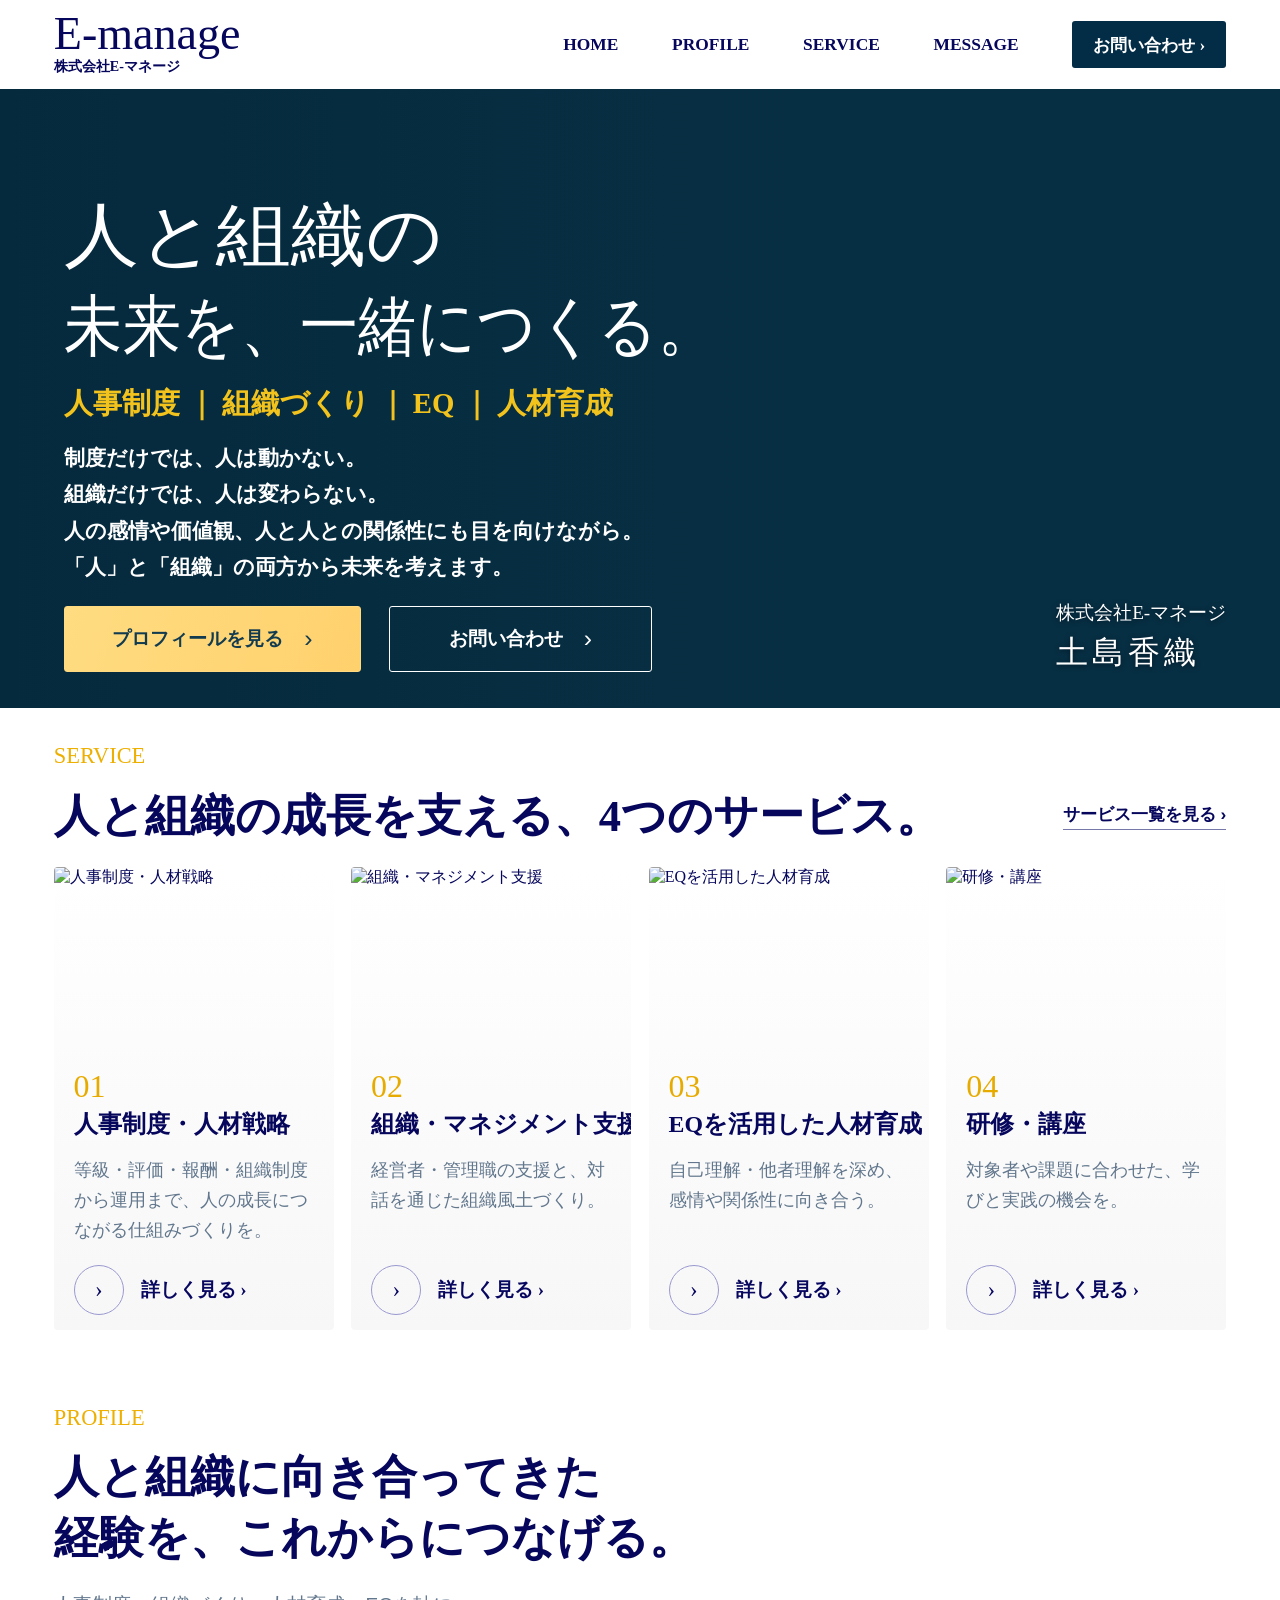
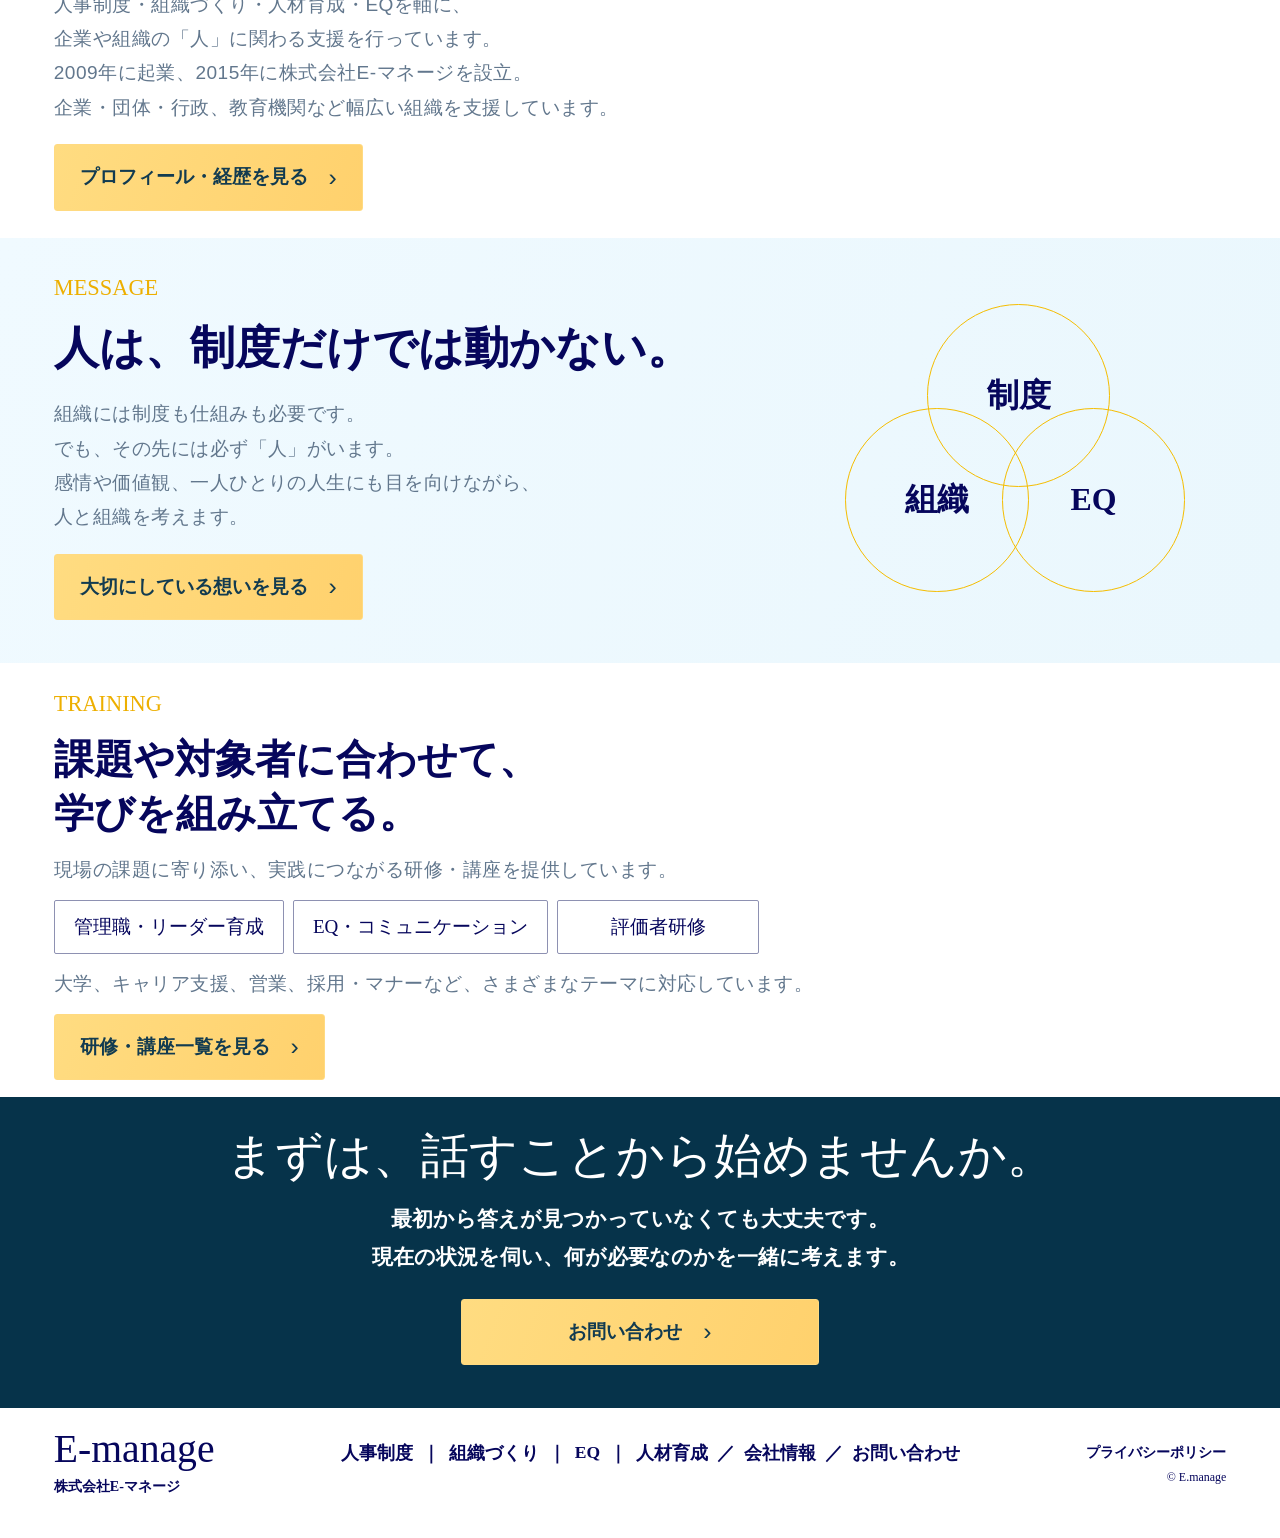
==== index.html @ a58bc11d "Add files via upload" ====
<!doctype html><html lang="ja"><head><meta charset="utf-8"><meta name="viewport" content="width=device-width,initial-scale=1"><title>E-manage｜人と組織の未来</title><link rel="stylesheet" href="style.css"></head><body><div class="site"><header><div class="frame header-frame"><a class="logo" href="#home">E-manage<small>株式会社E-マネージ</small></a><button class="menu" aria-expanded="false" aria-controls="nav" aria-label="メニューを開く">☰</button><nav id="nav"><a href="#home">HOME</a><a href="#profile">PROFILE</a><a href="#service">SERVICE</a><a href="#message">MESSAGE</a><a class="nav-contact" href="#contact">お問い合わせ ›</a></nav></div></header><main><section class="hero" id="home"><div class="frame hero-frame"><p class="hero-signature"><span>株式会社E-マネージ</span><strong>土島香織</strong></p><div class="original-person" role="img" aria-label="株式会社E-マネージ 土島香織"></div><div class="hero-content"><h1 aria-label="人と組織の未来を、一緒につくる。"><svg viewBox="0 0 430 111" role="img" aria-label="人と組織の未来を、一緒につくる。"><text x="0" y="43" font-size="44" textLength="238" lengthAdjust="spacingAndGlyphs">人と組織の</text><text x="0" y="99" font-size="42" textLength="410" lengthAdjust="spacingAndGlyphs">未来を、一緒につくる。</text></svg></h1><p class="keywords">人事制度 ｜ 組織づくり ｜ EQ ｜ 人材育成</p><p class="intro">制度だけでは、人は動かない。<br>組織だけでは、人は変わらない。<br>人の感情や価値観、人と人との関係性にも目を向けながら。<br>「人」と「組織」の両方から未来を考えます。</p><div class="actions"><a class="button" href="#profile">プロフィールを見る <span>›</span></a><a class="button outline" href="#contact">お問い合わせ <span>›</span></a></div></div></div></section><section class="service" id="service"><div class="frame section-frame"><p class="eyebrow">SERVICE</p><div class="section-heading"><h2>人と組織の成長を支える、4つのサービス。</h2><a href="#service-list">サービス一覧を見る ›</a></div><div class="cards" id="service-list"></div></div></section><section class="profile feature" id="profile"><div class="frame section-frame"><div class="section-photo"></div><div class="feature-content"><p class="eyebrow">PROFILE</p><h2>人と組織に向き合ってきた<br>経験を、これからにつなげる。</h2><p>人事制度・組織づくり・人材育成・EQを軸に、<br>企業や組織の「人」に関わる支援を行っています。<br>2009年に起業、2015年に株式会社E-マネージを設立。<br>企業・団体・行政、教育機関など幅広い組織を支援しています。</p><button class="button" data-dialog="company">プロフィール・経歴を見る <span>›</span></button></div></div></section><section class="message" id="message"><div class="frame section-frame"><div><p class="eyebrow">MESSAGE</p><h2>人は、制度だけでは動かない。</h2><p>組織には制度も仕組みも必要です。<br>でも、その先には必ず「人」がいます。<br>感情や価値観、一人ひとりの人生にも目を向けながら、<br>人と組織を考えます。</p><button class="button" data-dialog="thought">大切にしている想いを見る <span>›</span></button></div><div class="venn" aria-label="制度・組織・EQ"><span>制度</span><span>組織</span><span>EQ</span></div></div></section><section class="training feature" id="training"><div class="frame section-frame"><div class="section-photo"></div><div class="feature-content"><p class="eyebrow">TRAINING</p><h2>課題や対象者に合わせて、<br>学びを組み立てる。</h2><p>現場の課題に寄り添い、実践につながる研修・講座を提供しています。</p><ul><li>管理職・リーダー育成</li><li>EQ・コミュニケーション</li><li>評価者研修</li></ul><p>大学、キャリア支援、営業、採用・マナーなど、さまざまなテーマに対応しています。</p><button class="button" data-service="3">研修・講座一覧を見る <span>›</span></button></div></div></section><section class="contact" id="contact"><div class="frame section-frame"><h2>まずは、話すことから始めませんか。</h2><p>最初から答えが見つかっていなくても大丈夫です。<br>現在の状況を伺い、何が必要なのかを一緒に考えます。</p><button class="button" data-dialog="contact">お問い合わせ <span>›</span></button></div></section></main><footer><div class="frame footer-frame"><a class="logo" href="#home">E-manage<small>株式会社E-マネージ</small></a><nav><a href="#service">人事制度</a><i>｜</i><a href="#service">組織づくり</a><i>｜</i><a href="#service">EQ</a><i>｜</i><a href="#training">人材育成</a><i>／</i><button data-dialog="company">会社情報</button><i>／</i><a href="#contact">お問い合わせ</a></nav><div><button data-dialog="privacy">プライバシーポリシー</button><small>© E.manage</small></div></div></footer></div><dialog><button class="close" aria-label="閉じる">×</button><h2></h2><p></p></dialog><script src="script.js"></script></body></html>
---- style.css ----
*{box-sizing:border-box}html{scroll-behavior:smooth}body{margin:0;color:#06065c;font-family:'Yu Mincho','Hiragino Mincho ProN',serif;background:#fff}.site{width:100%;margin:0;--u:min(1vw,13.101px)}a{color:inherit;text-decoration:none}button{font:inherit;cursor:pointer}h1,h2,h3,p{margin:0}h2{font-size:calc(3.48 * var(--u));line-height:1.36;font-weight:600}header{height:calc(6.96 * var(--u));padding:0 calc(4.2 * var(--u));display:flex;align-items:center;justify-content:space-between}.logo{font-family:Georgia,'Yu Mincho',serif;font-size:calc(3.6 * var(--u));line-height:.95;white-space:nowrap}.logo small{display:block;font-size:calc(1.1 * var(--u));line-height:1.5;font-weight:bold}header nav{display:flex;align-items:center;gap:calc(4.2 * var(--u));font-family:Georgia,serif;font-size:calc(1.36 * var(--u));font-weight:bold}.nav-contact{font-family:'Yu Mincho',serif;background:#032c46;color:white;padding:.65em 1.2em;border-radius:3px}.menu{display:none}.hero{position:relative;isolation:isolate;aspect-ratio:804/389;background:#072f43 url('assets/hero-clean.jpg') center/100% 100% no-repeat;color:white;overflow:hidden}.original-person{position:absolute;z-index:-1;right:0;top:0;bottom:0;width:44.03%;background:url('assets/person-original.jpg') center/100% 100% no-repeat;mask-image:linear-gradient(90deg,transparent,#000 8%);-webkit-mask-image:linear-gradient(90deg,transparent,#000 8%)}.hero-content{position:absolute;left:5%;top:16.4%;width:56%;}h1{width:calc(53.48 * var(--u));height:calc(13.8 * var(--u));line-height:1;margin:0 0 calc(1 * var(--u))}h1 svg{width:100%;height:100%;fill:currentColor;font-family:'Yu Mincho','Hiragino Mincho ProN',serif;font-weight:400}.keywords{font-size:calc(2.25 * var(--u));letter-spacing:0;white-space:nowrap;color:#f3c31d;font-weight:bold;line-height:1.6;margin-bottom:calc(1.1 * var(--u))}.intro{font-size:calc(1.62 * var(--u));font-weight:600;line-height:1.75;white-space:nowrap}.actions{display:flex;gap:calc(2.2 * var(--u));margin-top:calc(1.6 * var(--u))}.button{font-family:'Hiragino Kaku Gothic ProN','Yu Gothic',sans-serif;display:inline-flex;align-items:center;justify-content:center;gap:1.1em;background:linear-gradient(110deg,#ffdc81,#ffd16d);border:1px solid #ffda81;border-radius:3px;padding:.65em 1.3em;color:#123b50;font-size:calc(1.49 * var(--u));font-weight:700;line-height:1.6;white-space:nowrap;min-height:calc(4.6 * var(--u))}.button span{font-weight:400;font-size:1.3em}.actions .button:first-child{width:calc(23.2 * var(--u))}.outline{background:transparent;border-color:white;color:white;width:calc(20.5 * var(--u))}.service{padding:calc(2.25 * var(--u)) calc(4.2 * var(--u)) calc(2.9 * var(--u))}.eyebrow{font-family:Georgia,serif;font-size:calc(1.75 * var(--u));color:#edaf00;margin-bottom:calc(.75 * var(--u));line-height:1.2}.section-heading{display:flex;align-items:center;justify-content:space-between;gap:12px;margin-bottom:calc(1.65 * var(--u))}.section-heading h2{font-size:calc(3.48 * var(--u));white-space:nowrap}.section-heading>a{font-family:'Yu Gothic',sans-serif;white-space:nowrap;font-size:calc(1.35 * var(--u));font-weight:bold;border-bottom:1px solid #7778aa;padding-bottom:3px}.cards{display:grid;grid-template-columns:repeat(4,minmax(0,1fr));gap:1.5%}.cards article{background:linear-gradient(#fff,#f7f7f7);border-radius:4px;overflow:hidden}.cards img{width:100%;height:auto;aspect-ratio:174/118;object-fit:cover;display:block}.card-copy{padding:calc(.65 * var(--u)) calc(1.55 * var(--u)) calc(1.15 * var(--u))}.number{font-family:Georgia,serif;font-size:calc(2.5 * var(--u));line-height:1.3;color:#e7ab00}h3{font-size:calc(1.86 * var(--u));line-height:1.45;white-space:nowrap;margin-bottom:calc(1 * var(--u))}.card-copy p{font-family:'Yu Gothic',sans-serif;font-size:calc(1.43 * var(--u));line-height:1.65;color:#62778d;min-height:5em}.more{display:flex;align-items:center;gap:calc(1.3 * var(--u));margin-top:calc(1.45 * var(--u));background:none;border:0;padding:0;color:#080760;font-size:calc(1.49 * var(--u));font-weight:bold;min-height:32px}.more span{display:inline-grid;place-items:center;border:1px solid #9a99d0;border-radius:50%;width:2.2em;height:2.2em;font-size:1.2em;font-weight:400}.feature{position:relative;isolation:isolate;overflow:hidden}.feature-content{position:relative;padding:calc(2.3 * var(--u)) calc(4.4 * var(--u)) calc(3.9 * var(--u))}.feature h2{margin-bottom:calc(1.5 * var(--u))}.feature p:not(.eyebrow){font-family:'Yu Gothic',sans-serif;font-size:calc(1.49 * var(--u));line-height:1.8;letter-spacing:.025em;color:#62778d;margin-bottom:calc(1.5 * var(--u))}.section-photo{position:absolute;z-index:-2;inset:0 0 0 auto;background-position:center;background-size:100% 100%;width:47.5%}.profile{aspect-ratio:804/295}.profile .section-photo{background-image:url('assets/profile.jpg')}.profile:after{content:'';position:absolute;inset:0;z-index:-1;background:linear-gradient(90deg,white 44%,#ffffffd0 53%,transparent 71%)}.message{background:linear-gradient(110deg,#f0faff,#eaf7fd);padding:calc(2.6 * var(--u)) calc(4.4 * var(--u)) calc(3.3 * var(--u));display:flex;align-items:center;justify-content:space-between;aspect-ratio:804/255}.message h2{margin-bottom:calc(1.5 * var(--u))}.message p:not(.eyebrow){font-family:'Yu Gothic',sans-serif;font-size:calc(1.49 * var(--u));line-height:1.8;letter-spacing:.025em;color:#62778d;margin-bottom:calc(1.5 * var(--u))}.venn{position:relative;width:29%;aspect-ratio:210/178;margin-right:3.5%}.venn span{position:absolute;display:grid;place-items:center;border:1.3px solid #f5bd00;border-radius:50%;width:54%;aspect-ratio:1;font-size:calc(2.49 * var(--u));font-weight:bold}.venn span:first-child{left:24%;top:0}.venn span:nth-child(2){bottom:0;left:0}.venn span:nth-child(3){bottom:0;right:0}.training{aspect-ratio:804/273}.training .section-photo{background-image:url('assets/training.jpg');width:37.7%}.training:after{content:'';position:absolute;inset:0;z-index:-1;background:linear-gradient(90deg,white 50%,#ffffffc0 61%,transparent 80%)}.training .feature-content{padding-top:calc(2.2 * var(--u));padding-bottom:calc(2.2 * var(--u))}.training h2{font-size:calc(3.1 * var(--u));margin-bottom:calc(.9 * var(--u))}.training p:not(.eyebrow){margin-bottom:calc(1 * var(--u))}.training ul{display:flex;list-style:none;padding:0;margin:0 0 calc(1 * var(--u));gap:calc(.7 * var(--u))}.training li{font-size:calc(1.49 * var(--u));border:1px solid #8e91b2;border-radius:2px;padding:.55em 1em;background:#ffffffbb;line-height:1.6;min-width:17.2%;text-align:center}.contact{background:#06334a url('assets/contact-clean.jpg') center/cover;text-align:center;color:white;padding:calc(2.05 * var(--u)) calc(4.4 * var(--u)) calc(3.3 * var(--u));aspect-ratio:804/189}.contact h2{font-size:calc(3.73 * var(--u));font-weight:400;margin-bottom:calc(1 * var(--u))}.contact p{font-size:calc(1.62 * var(--u));font-weight:600;line-height:1.8;margin-bottom:calc(1.8 * var(--u))}.contact .button{width:30.5%}footer{padding:calc(1.8 * var(--u)) calc(4.2 * var(--u)) calc(3.2 * var(--u));display:flex;justify-content:space-between;align-items:flex-start;gap:calc(2 * var(--u))}footer .logo{font-size:calc(3.1 * var(--u))}footer nav{display:flex;gap:calc(.7 * var(--u));align-items:center;font-size:calc(1.37 * var(--u));font-weight:bold;padding-top:calc(.8 * var(--u));white-space:nowrap}footer i{font-style:normal}footer button{padding:0;border:0;background:none;color:inherit;font-weight:bold}footer>div{text-align:right;white-space:nowrap;font-size:calc(1.12 * var(--u));padding-top:calc(1 * var(--u))}footer small{display:block;margin-top:calc(.6 * var(--u))}dialog{border:1px solid #d9ddeb;border-radius:8px;padding:36px;max-width:calc(100% - 40px);width:620px;color:#08065c;font-size:16px}dialog h2{font-size:26px;margin-bottom:20px}dialog p{white-space:pre-line;line-height:1.9}dialog::backdrop{background:#001e38a6}.close{position:absolute;right:10px;top:5px;background:none;border:0;font-size:28px;min-width:44px;min-height:44px}a:focus-visible,button:focus-visible{outline:3px solid #e1a500;outline-offset:4px}
@media(max-width:700px){body{font-size:16px;line-height:1.85}header{height:74px;padding:0 20px}.logo{font-size:30px}.logo small{font-size:10px}.menu{display:block;border:1px solid #d4d7e0;border-radius:3px;background:white;color:#08065c;width:46px;height:46px;font-size:24px}header nav{display:none;position:absolute;top:74px;left:0;right:0;z-index:20;background:white;padding:16px 20px;box-shadow:0 8px 12px #0002;font-size:15px}header nav.open{display:flex;flex-direction:column;gap:4px;align-items:stretch}header nav a{padding:12px;text-align:center;min-height:48px}.hero{aspect-ratio:auto;padding-top:310px;background-size:auto 380px;background-position:60% top;background-repeat:no-repeat;background-color:#072f43}.original-person{height:380px;width:100%;background-size:auto 380px;background-position:calc(50% + 78px) top;background-repeat:no-repeat;mask-image:linear-gradient(0deg,transparent,#000 30%);-webkit-mask-image:linear-gradient(0deg,transparent,#000 30%)}.hero-content{position:relative;inset:auto;width:auto;padding:0 20px 28px;background:linear-gradient(0deg,#072f43 92%,transparent)}h1{width:100%;height:auto;aspect-ratio:430/111;margin-bottom:16px}h1 svg{display:block}.keywords{font-size:16px;line-height:1.85;margin-bottom:14px;max-width:340px;white-space:normal}.intro{font-size:16px;line-height:1.9;font-weight:400;white-space:normal}.intro br:nth-of-type(3){display:none}.actions{flex-direction:column;gap:12px;margin-top:22px}.button{font-size:16px;min-height:50px;width:100%!important;white-space:normal;padding:11px 18px;justify-content:space-between}.service{padding:30px 20px}.eyebrow{font-size:15px;margin-bottom:10px}.section-heading{display:block;margin-bottom:20px}.section-heading h2{font-size:26px;white-space:normal}.section-heading>a{display:inline-block;font-size:14px;margin-top:12px;min-height:44px;padding-top:10px}.cards{grid-template-columns:1fr;gap:22px}.cards img{aspect-ratio:1.8}.card-copy{padding:14px 18px 20px}.number{font-size:28px}h3{font-size:22px;white-space:normal;margin-bottom:10px}.card-copy p{font-size:16px;min-height:0;line-height:1.85}.more{font-size:16px;gap:18px;min-height:44px;margin-top:18px}h2{font-size:26px;line-height:1.55}.profile,.training,.message,.contact{aspect-ratio:auto}.feature{display:flex;flex-direction:column}.feature-content{padding:28px 20px 0!important}.feature h2,.message h2,.training h2{font-size:26px;margin-bottom:18px}.feature p:not(.eyebrow),.message p:not(.eyebrow),.contact p{font-size:16px;line-height:1.85;margin-bottom:18px;letter-spacing:0}.feature p:not(.eyebrow) br{display:none}.section-photo{position:relative;width:100%!important;inset:auto;height:260px;order:2;margin-top:24px;background-size:cover}.profile .section-photo{background-position:center bottom}.profile:after,.training:after{display:none}.message{padding:30px 20px;display:block}.message p br:nth-of-type(3){display:none}.venn{width:260px;height:220px;aspect-ratio:auto;margin:30px auto 0}.venn span{font-size:24px}.training ul{display:flex;flex-direction:column;gap:8px;margin:0 0 16px}.training li{font-size:16px;min-height:44px;padding:8px 12px}.training .section-photo{height:270px;background-size:cover;background-position:center}.contact{padding:30px 20px}.contact h2{font-size:26px;line-height:1.6;margin-bottom:16px}.contact .button{justify-content:center}.contact p br{display:none}footer{padding:25px 20px;display:block}footer .logo{display:inline-block;font-size:29px;margin-bottom:22px}footer nav{font-size:14px;flex-wrap:wrap;gap:8px 12px;white-space:normal;padding:0}footer nav a,footer nav button{min-height:44px;display:inline-flex;align-items:center}footer i{display:none}footer>div{font-size:12px;margin-top:18px;display:flex;align-items:center;justify-content:space-between}footer>div button{min-height:44px}footer small{margin:0}}
@media(prefers-reduced-motion:reduce){html{scroll-behavior:auto}}
@media(min-width:701px){.service{padding-top:calc(2.7 * var(--u));padding-bottom:calc(3 * var(--u))}.eyebrow{margin-bottom:calc(1.25 * var(--u))}.profile .feature-content{padding-top:calc(2.85 * var(--u))}.message{padding-top:calc(2.9 * var(--u))}}

/* Full-bleed backgrounds; 1200px maximum for content between desktop gutters. */
.frame{width:100%;max-width:1310.1px;margin-inline:auto;position:relative}
header{height:auto;padding:0;background:white}
.header-frame{height:calc(6.96 * var(--u));padding-inline:calc(4.2 * var(--u));display:flex;align-items:center;justify-content:space-between}
.hero{aspect-ratio:auto;background:#072f43 url('assets/hero-surround.jpg') center/cover no-repeat}
.hero-frame{aspect-ratio:804/389;isolation:isolate;background:url('assets/hero-clean.jpg') center/100% 100% no-repeat}
.service{padding:0;background:white}
.service .section-frame{padding:calc(2.7 * var(--u)) calc(4.2 * var(--u)) calc(3 * var(--u))}
.feature{aspect-ratio:auto}
.feature .section-frame{isolation:isolate;overflow:hidden}
.profile .section-frame{aspect-ratio:804/295}
.feature-content{padding-inline:calc(4.2 * var(--u))}
.profile:after,.training:after{display:none}
.profile .section-frame:after,.training .section-frame:after{content:'';position:absolute;inset:0;z-index:-1;background:linear-gradient(90deg,white 44%,#ffffffd0 53%,transparent 71%)}
.training .section-frame:after{background:linear-gradient(90deg,white 50%,#ffffffc0 61%,transparent 80%)}
.profile{background:linear-gradient(90deg,white 45%,#fff0 78%),url('assets/profile.jpg') right center/auto 100% no-repeat}
.training{background:linear-gradient(90deg,white 50%,#fff0 85%),url('assets/training.jpg') right center/auto 100% no-repeat}
.training .section-frame{aspect-ratio:804/273}
.message{padding:0;display:block;aspect-ratio:auto}
.message .section-frame{padding:calc(2.9 * var(--u)) calc(4.2 * var(--u)) calc(3.3 * var(--u));display:flex;align-items:center;justify-content:space-between;aspect-ratio:804/255}
.contact{padding:0;aspect-ratio:auto}
.contact .section-frame{padding:calc(2.05 * var(--u)) calc(4.2 * var(--u)) calc(3.3 * var(--u));aspect-ratio:804/189}
footer{padding:0;display:block;background:white}
.footer-frame{padding:calc(1.8 * var(--u)) calc(4.2 * var(--u)) calc(3.2 * var(--u));display:flex;justify-content:space-between;align-items:flex-start;gap:calc(2 * var(--u))}
footer>div{font-size:inherit;text-align:initial;white-space:normal}
.footer-frame>div{text-align:right;white-space:nowrap;font-size:calc(1.12 * var(--u));padding-top:calc(1 * var(--u))}
@media(max-width:700px){
.header-frame{height:74px;padding-inline:20px}
.hero{padding:0;background:#072f43}
.hero-frame{padding-top:310px;aspect-ratio:auto;background-size:auto 380px;background-position:60% top}
.hero-content{position:relative;inset:auto;width:auto;padding:0 20px 28px}
.service .section-frame{padding:30px 20px}
.feature .section-frame{aspect-ratio:auto;display:flex;flex-direction:column}
.feature-content{padding:28px 20px 0!important}
.profile,.training{background:white}
.profile .section-frame:after,.training .section-frame:after{display:none}
.message .section-frame{display:block;padding:30px 20px;aspect-ratio:auto}
.contact .section-frame{padding:30px 20px;aspect-ratio:auto}
.footer-frame{display:block;padding:25px 20px}
.footer-frame>div{font-size:12px;margin-top:18px;display:flex;align-items:center;justify-content:space-between;padding:0}
}

/* Unified photographic backgrounds: no image is drawn on the desktop content frame. */
@media(min-width:701px){
  .hero{
    background-color:#072f43;
    background-image:linear-gradient(90deg,rgba(0,25,42,.24),transparent 65%),url('assets/hero-unified.svg');
    background-size:cover;
    background-position:center top;
    background-repeat:no-repeat;
  }
  .hero-frame{background:none}
  .hero .original-person{display:none}
  .profile .section-photo,.training .section-photo{display:none}
  .profile .section-frame:after,.training .section-frame:after{display:none}
  .profile{
    background-color:white;
    background-image:linear-gradient(90deg,white 35%,rgba(255,255,255,.94) 45%,transparent 75%),url('assets/profile.jpg');
    background-size:100% 100%,auto 100%;
    background-position:center,right center;
    background-repeat:no-repeat;
  }
  .training{
    background-color:white;
    background-image:linear-gradient(90deg,white 40%,rgba(255,255,255,.9) 55%,transparent 80%),url('assets/training.jpg');
    background-size:100% 100%,auto 100%;
    background-position:center,right center;
    background-repeat:no-repeat;
  }
}

/* Company and name are live text, independent of background cropping. */
.hero-signature{
  position:absolute;
  z-index:2;
  right:calc(4.2 * var(--u));
  bottom:calc(2.4 * var(--u));
  max-width:calc(100% - 40px);
  margin:0;
  color:white;
  text-align:left;
  line-height:1.55;
  text-shadow:0 1px 5px rgba(0,20,35,.9);
  pointer-events:none;
}
.hero-signature span{display:block;font-size:clamp(14px,calc(1.5 * var(--u)),20px);white-space:nowrap}
.hero-signature strong{display:block;font-size:clamp(22px,calc(2.5 * var(--u)),34px);font-weight:500;letter-spacing:.12em;white-space:nowrap}
@media(max-width:700px){
  .hero .original-person{
    background-image:url('assets/hero-unified.svg');
    background-size:auto 380px;
    background-position:60% top;
  }
  .hero-signature{top:235px;right:20px;bottom:auto}
  .hero-signature span{font-size:13px}
  .hero-signature strong{font-size:24px}
}
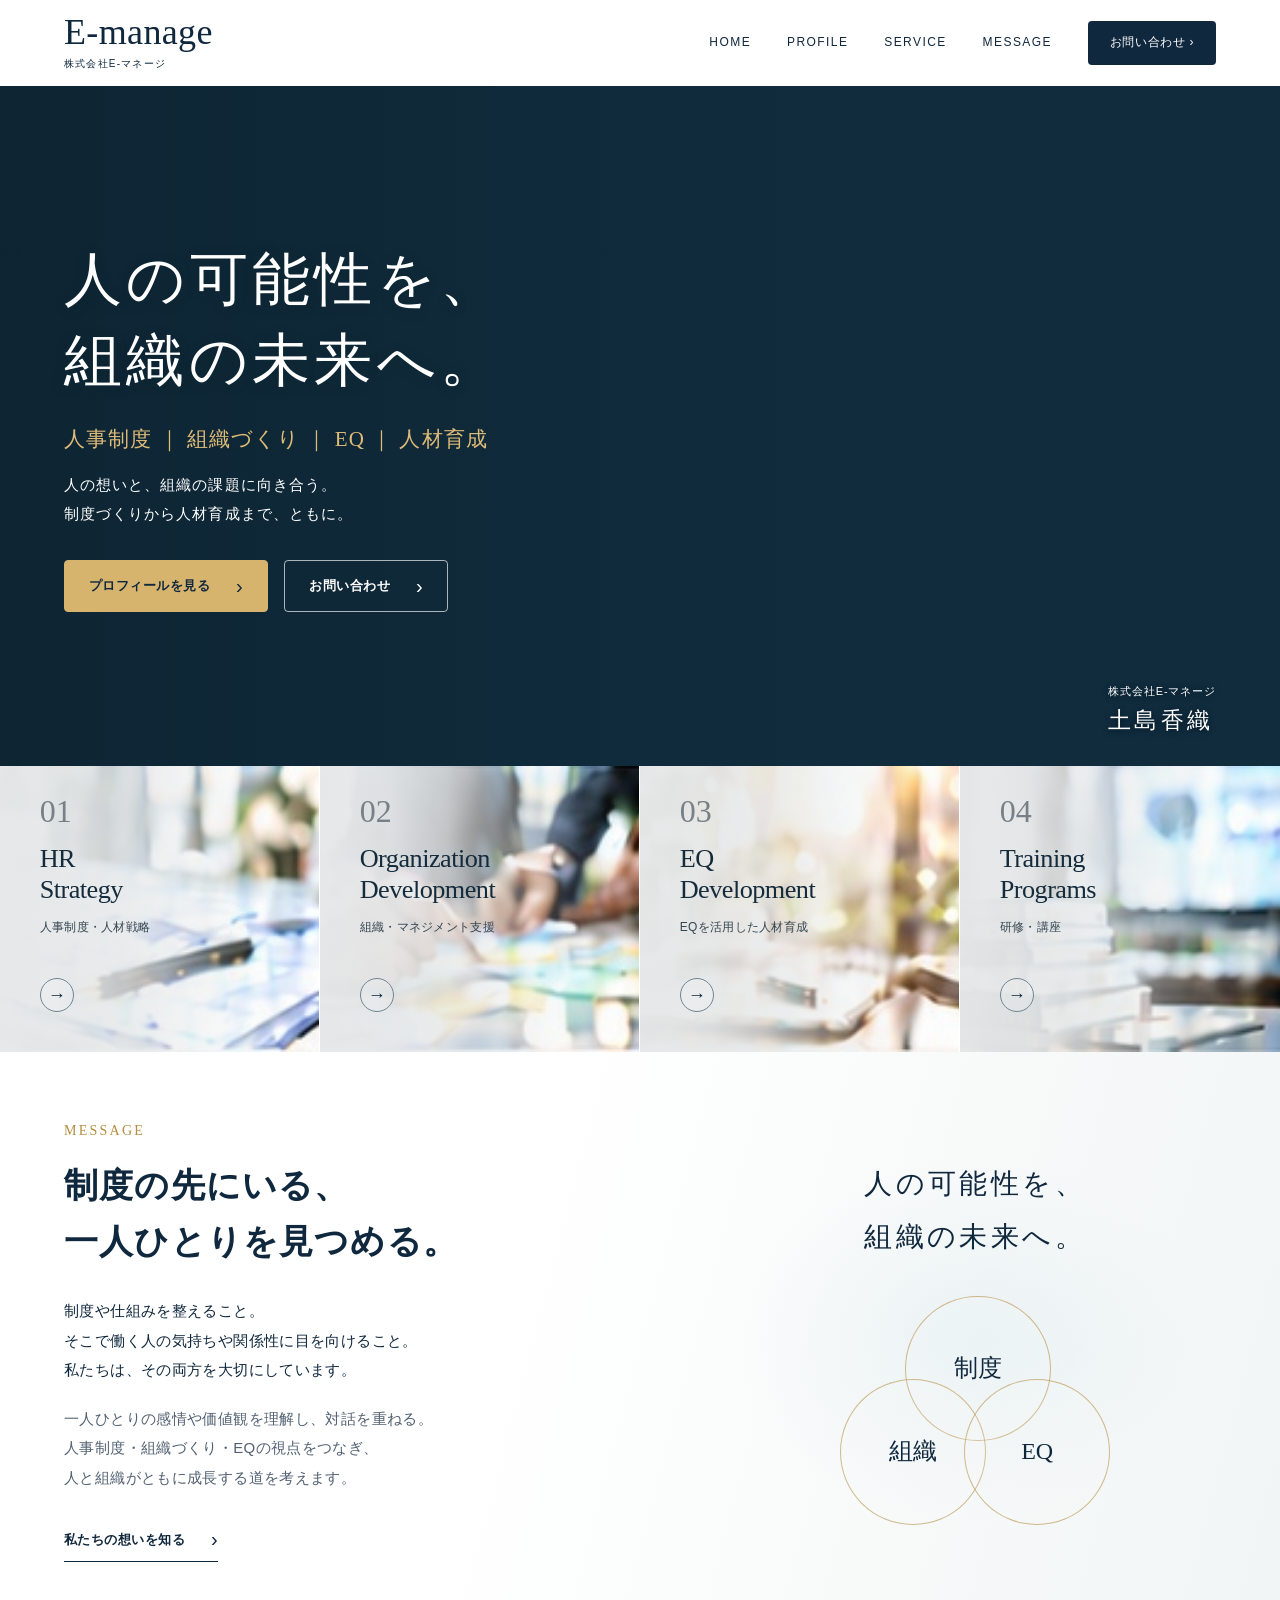
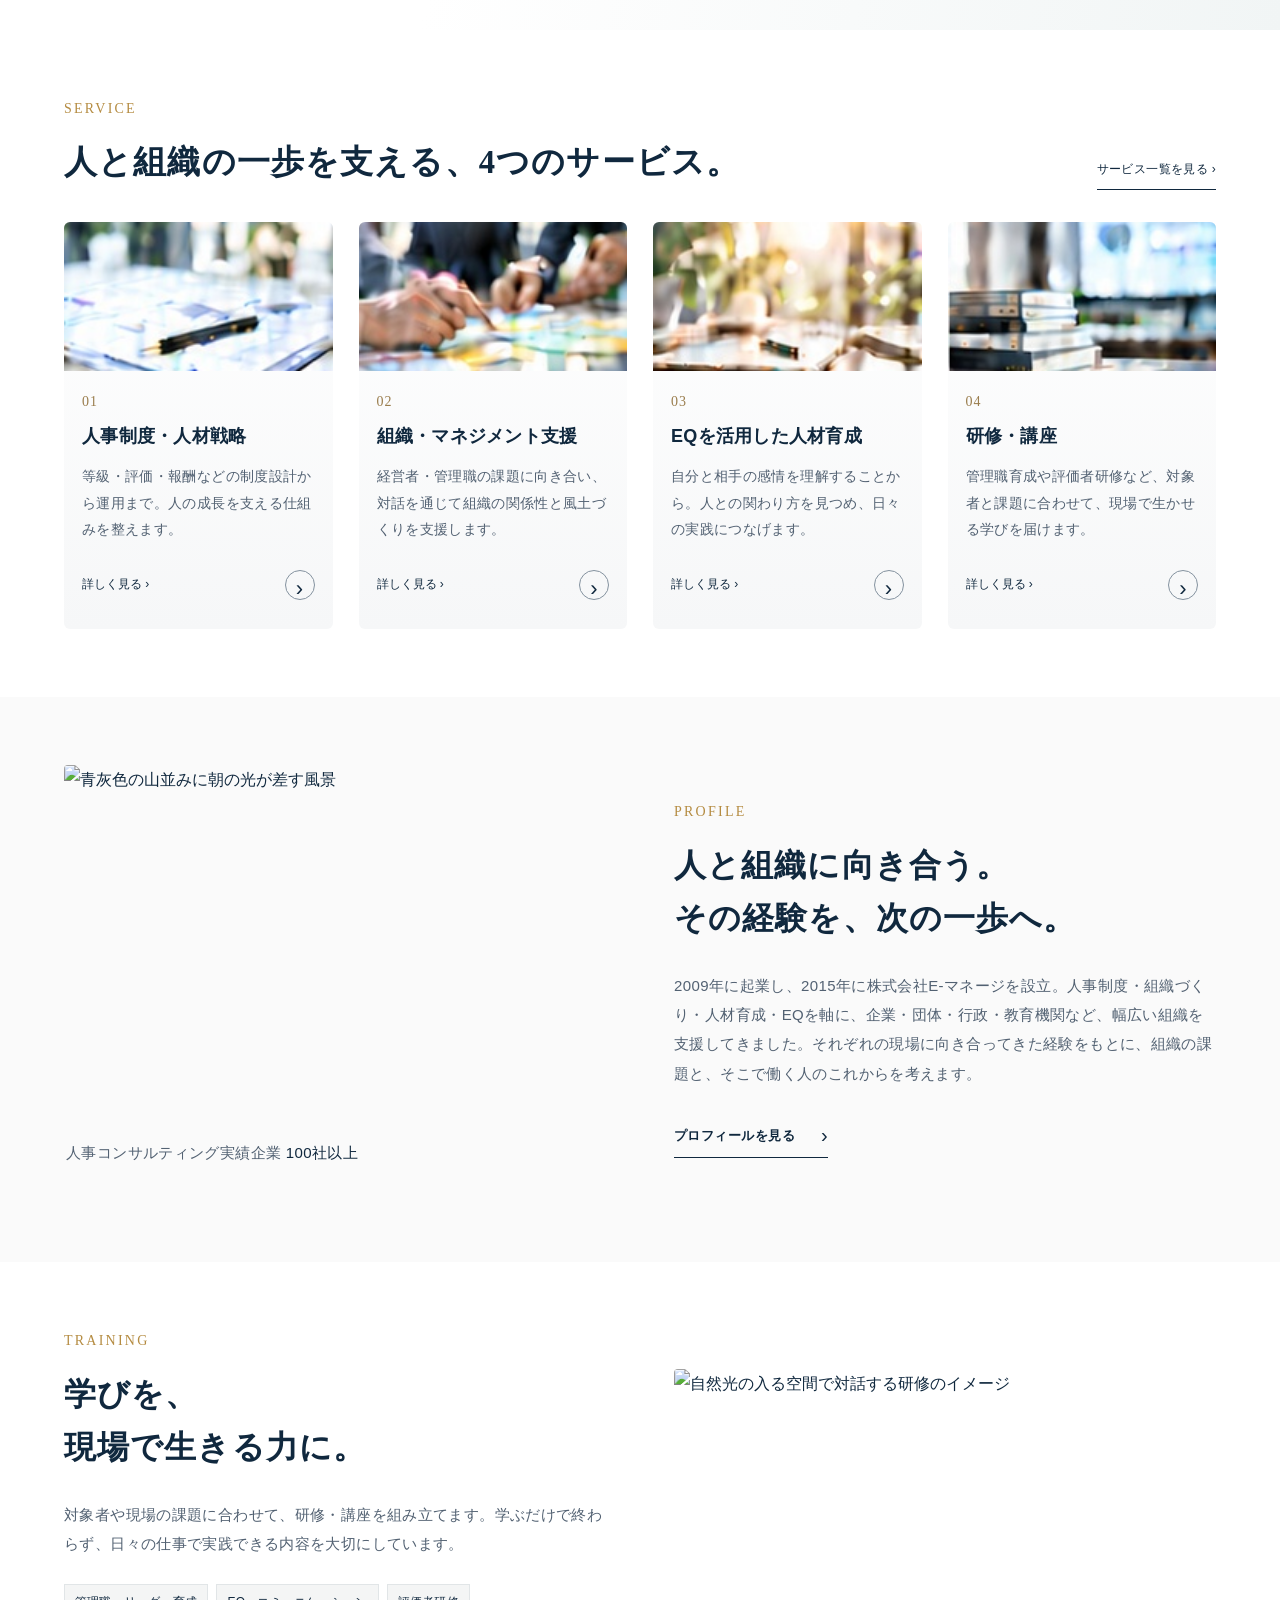
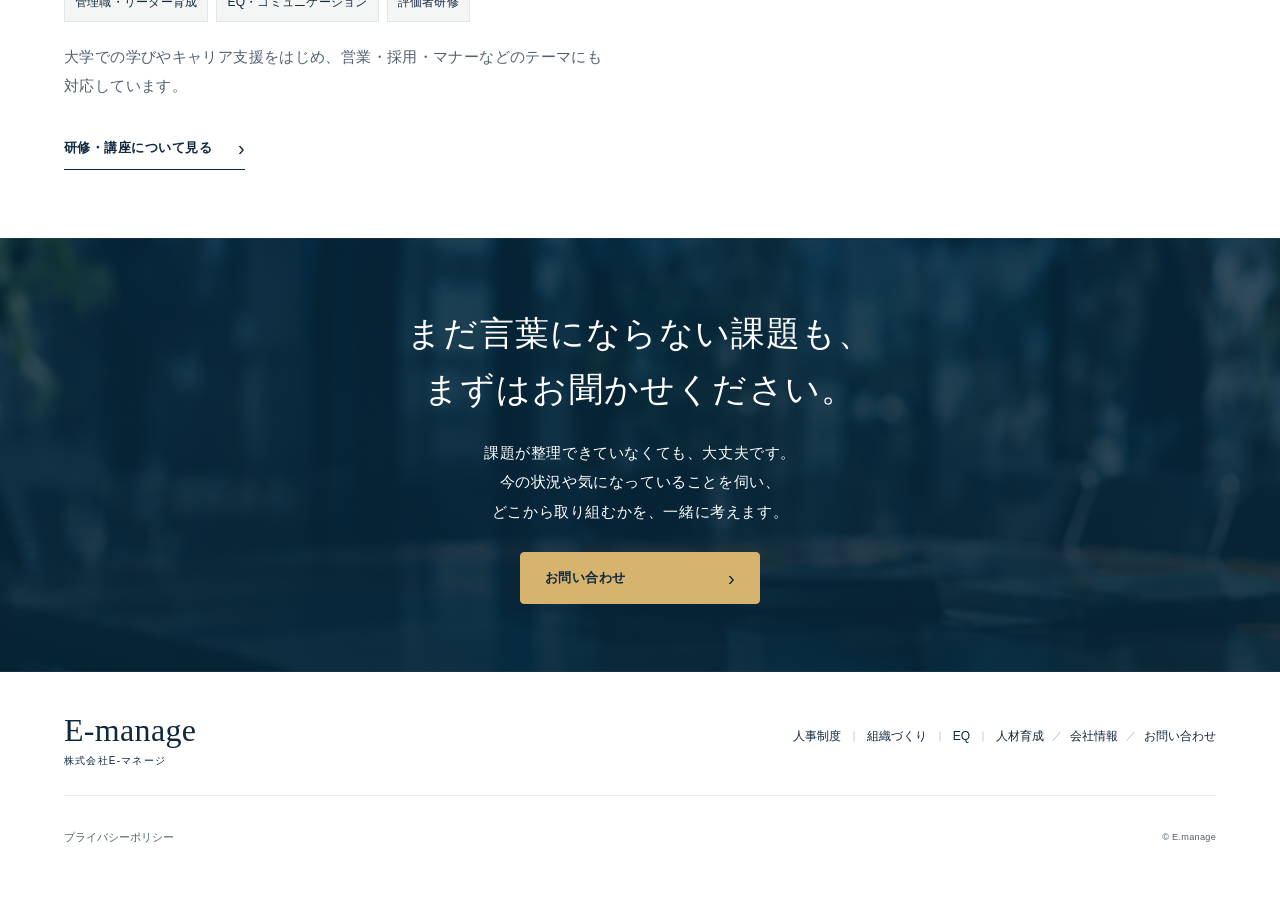
==== commit 5b483a5d: "Add files via upload" ====
--- a/index.html
+++ b/index.html
@@ -1 +1 @@
-<!doctype html><html lang="ja"><head><meta charset="utf-8"><meta name="viewport" content="width=device-width,initial-scale=1"><title>E-manage｜人と組織の未来</title><link rel="stylesheet" href="style.css"></head><body><div class="site"><header><div class="frame header-frame"><a class="logo" href="#home">E-manage<small>株式会社E-マネージ</small></a><button class="menu" aria-expanded="false" aria-controls="nav" aria-label="メニューを開く">☰</button><nav id="nav"><a href="#home">HOME</a><a href="#profile">PROFILE</a><a href="#service">SERVICE</a><a href="#message">MESSAGE</a><a class="nav-contact" href="#contact">お問い合わせ ›</a></nav></div></header><main><section class="hero" id="home"><div class="frame hero-frame"><p class="hero-signature"><span>株式会社E-マネージ</span><strong>土島香織</strong></p><div class="original-person" role="img" aria-label="株式会社E-マネージ 土島香織"></div><div class="hero-content"><h1 aria-label="人と組織の未来を、一緒につくる。"><svg viewBox="0 0 430 111" role="img" aria-label="人と組織の未来を、一緒につくる。"><text x="0" y="43" font-size="44" textLength="238" lengthAdjust="spacingAndGlyphs">人と組織の</text><text x="0" y="99" font-size="42" textLength="410" lengthAdjust="spacingAndGlyphs">未来を、一緒につくる。</text></svg></h1><p class="keywords">人事制度 ｜ 組織づくり ｜ EQ ｜ 人材育成</p><p class="intro">制度だけでは、人は動かない。<br>組織だけでは、人は変わらない。<br>人の感情や価値観、人と人との関係性にも目を向けながら。<br>「人」と「組織」の両方から未来を考えます。</p><div class="actions"><a class="button" href="#profile">プロフィールを見る <span>›</span></a><a class="button outline" href="#contact">お問い合わせ <span>›</span></a></div></div></div></section><section class="service" id="service"><div class="frame section-frame"><p class="eyebrow">SERVICE</p><div class="section-heading"><h2>人と組織の成長を支える、4つのサービス。</h2><a href="#service-list">サービス一覧を見る ›</a></div><div class="cards" id="service-list"></div></div></section><section class="profile feature" id="profile"><div class="frame section-frame"><div class="section-photo"></div><div class="feature-content"><p class="eyebrow">PROFILE</p><h2>人と組織に向き合ってきた<br>経験を、これからにつなげる。</h2><p>人事制度・組織づくり・人材育成・EQを軸に、<br>企業や組織の「人」に関わる支援を行っています。<br>2009年に起業、2015年に株式会社E-マネージを設立。<br>企業・団体・行政、教育機関など幅広い組織を支援しています。</p><button class="button" data-dialog="company">プロフィール・経歴を見る <span>›</span></button></div></div></section><section class="message" id="message"><div class="frame section-frame"><div><p class="eyebrow">MESSAGE</p><h2>人は、制度だけでは動かない。</h2><p>組織には制度も仕組みも必要です。<br>でも、その先には必ず「人」がいます。<br>感情や価値観、一人ひとりの人生にも目を向けながら、<br>人と組織を考えます。</p><button class="button" data-dialog="thought">大切にしている想いを見る <span>›</span></button></div><div class="venn" aria-label="制度・組織・EQ"><span>制度</span><span>組織</span><span>EQ</span></div></div></section><section class="training feature" id="training"><div class="frame section-frame"><div class="section-photo"></div><div class="feature-content"><p class="eyebrow">TRAINING</p><h2>課題や対象者に合わせて、<br>学びを組み立てる。</h2><p>現場の課題に寄り添い、実践につながる研修・講座を提供しています。</p><ul><li>管理職・リーダー育成</li><li>EQ・コミュニケーション</li><li>評価者研修</li></ul><p>大学、キャリア支援、営業、採用・マナーなど、さまざまなテーマに対応しています。</p><button class="button" data-service="3">研修・講座一覧を見る <span>›</span></button></div></div></section><section class="contact" id="contact"><div class="frame section-frame"><h2>まずは、話すことから始めませんか。</h2><p>最初から答えが見つかっていなくても大丈夫です。<br>現在の状況を伺い、何が必要なのかを一緒に考えます。</p><button class="button" data-dialog="contact">お問い合わせ <span>›</span></button></div></section></main><footer><div class="frame footer-frame"><a class="logo" href="#home">E-manage<small>株式会社E-マネージ</small></a><nav><a href="#service">人事制度</a><i>｜</i><a href="#service">組織づくり</a><i>｜</i><a href="#service">EQ</a><i>｜</i><a href="#training">人材育成</a><i>／</i><button data-dialog="company">会社情報</button><i>／</i><a href="#contact">お問い合わせ</a></nav><div><button data-dialog="privacy">プライバシーポリシー</button><small>© E.manage</small></div></div></footer></div><dialog><button class="close" aria-label="閉じる">×</button><h2></h2><p></p></dialog><script src="script.js"></script></body></html>
+<!doctype html><html lang="ja"><head><meta name="description" content="株式会社E-マネージは、人事制度・組織づくり・EQ・人材育成を通じて、人と組織の成長を支援します。"><meta charset="utf-8"><meta name="viewport" content="width=device-width,initial-scale=1"><title>E-manage｜人の可能性を、組織の未来へ。</title><link rel="stylesheet" href="style.css"></head><body><a class="skip-link" href="#main">本文へ移動</a><div class="site"><header><div class="frame header-frame"><a class="logo" href="#home">E-manage<small>株式会社E-マネージ</small></a><button class="menu" aria-expanded="false" aria-controls="nav" aria-label="メニューを開く">☰</button><nav id="nav"><a href="#home">HOME</a><a href="#profile">PROFILE</a><a href="#service">SERVICE</a><a href="#message">MESSAGE</a><a class="nav-contact" href="#contact">お問い合わせ ›</a></nav></div></header><main id="main"><section class="hero" id="home"><div class="frame hero-frame"><p class="hero-signature"><span>株式会社E-マネージ</span><strong>土島香織</strong></p><div class="hero-content"><h1>人の可能性を、<br>組織の<span>未来へ。</span></h1><p class="keywords">人事制度 ｜ 組織づくり ｜ EQ ｜ 人材育成</p><p class="hero-lead">人の想いと、組織の課題に向き合う。<br>制度づくりから人材育成まで、ともに。</p><div class="actions"><a class="button" href="#profile">プロフィールを見る <span>›</span></a><a class="button outline" href="#contact">お問い合わせ <span>›</span></a></div></div></div></section><div class="service-entrance" aria-label="サービスへの入り口"><button class="entrance-item" data-service="0"><img src="assets/service1.jpg" alt="" width="600" height="407"><span class="entrance-copy"><span class="entrance-number">01</span><span class="entrance-title" lang="en">HR<br>Strategy</span><span class="entrance-subtitle">人事制度・人材戦略</span><span class="entrance-arrow" aria-hidden="true">→</span></span></button><button class="entrance-item" data-service="1"><img src="assets/service2.jpg" alt="" width="600" height="407"><span class="entrance-copy"><span class="entrance-number">02</span><span class="entrance-title" lang="en">Organization<br>Development</span><span class="entrance-subtitle">組織・マネジメント支援</span><span class="entrance-arrow" aria-hidden="true">→</span></span></button><button class="entrance-item" data-service="2"><img src="assets/service3.jpg" alt="" width="600" height="407"><span class="entrance-copy"><span class="entrance-number">03</span><span class="entrance-title" lang="en">EQ<br>Development</span><span class="entrance-subtitle">EQを活用した人材育成</span><span class="entrance-arrow" aria-hidden="true">→</span></span></button><button class="entrance-item" data-service="3"><img src="assets/service4.jpg" alt="" width="600" height="407"><span class="entrance-copy"><span class="entrance-number">04</span><span class="entrance-title" lang="en">Training<br>Programs</span><span class="entrance-subtitle">研修・講座</span><span class="entrance-arrow" aria-hidden="true">→</span></span></button></div><section class="message" id="message"><div class="frame section-frame"><div><p class="eyebrow">MESSAGE</p><h2>制度の先にいる、<br>一人ひとりを見つめる。</h2><p class="purpose-lead">制度や仕組みを整えること。<br>そこで働く人の気持ちや関係性に目を向けること。<br>私たちは、その両方を大切にしています。</p><p>一人ひとりの感情や価値観を理解し、対話を重ねる。<br>人事制度・組織づくり・EQの視点をつなぎ、<br>人と組織がともに成長する道を考えます。</p><button class="button" data-dialog="thought">私たちの想いを知る <span>›</span></button></div><div class="purpose-visual"><p class="visual-caption" aria-hidden="true">人の可能性を、<br>組織の未来へ。</p><div class="venn" role="img" aria-label="制度・組織・EQ"><span>制度</span><span>組織</span><span>EQ</span></div></div></div></section><section class="service" id="service"><div class="frame section-frame"><p class="eyebrow">SERVICE</p><div class="section-heading"><h2>人と組織の一歩を支える、4つのサービス。</h2><a href="#service-list">サービス一覧を見る ›</a></div><div class="cards" id="service-list"></div></div></section><section class="profile feature" id="profile"><div class="frame section-frame"><div class="section-photo"><img src="assets/profile-editorial.png" alt="青灰色の山並みに朝の光が差す風景" width="1536" height="1024" loading="lazy"><p class="photo-caption">人事コンサルティング実績企業 <strong>100社以上</strong></p></div><div class="feature-content"><p class="eyebrow">PROFILE</p><h2>人と組織に向き合う。<br>その経験を、次の一歩へ。</h2><p>2009年に起業し、2015年に株式会社E-マネージを設立。<br>人事制度・組織づくり・人材育成・EQを軸に、<br>企業・団体・行政・教育機関など、幅広い組織を支援してきました。<br>それぞれの現場に向き合ってきた経験をもとに、<br>組織の課題と、そこで働く人のこれからを考えます。</p><button class="button" data-dialog="company">プロフィールを見る <span>›</span></button></div></div></section><section class="training feature" id="training"><div class="frame section-frame"><div class="section-photo"><img src="assets/training-editorial.png" alt="自然光の入る空間で対話する研修のイメージ" width="1536" height="1024" loading="lazy"></div><div class="feature-content"><p class="eyebrow">TRAINING</p><h2>学びを、<br>現場で生きる力に。</h2><p>対象者や現場の課題に合わせて、研修・講座を組み立てます。学ぶだけで終わらず、日々の仕事で実践できる内容を大切にしています。</p><ul><li>管理職・リーダー育成</li><li>EQ・コミュニケーション</li><li>評価者研修</li></ul><p>大学での学びやキャリア支援をはじめ、営業・採用・マナーなどのテーマにも対応しています。</p><button class="button" data-service="3">研修・講座について見る <span>›</span></button></div></div></section><section class="contact" id="contact"><div class="frame section-frame"><h2>まだ言葉にならない課題も、<br>まずはお聞かせください。</h2><p>課題が整理できていなくても、大丈夫です。<br>今の状況や気になっていることを伺い、<br>どこから取り組むかを、一緒に考えます。</p><button class="button" data-dialog="contact">お問い合わせ <span>›</span></button></div></section></main><footer><div class="frame footer-frame"><a class="logo" href="#home">E-manage<small>株式会社E-マネージ</small></a><nav><a href="#service">人事制度</a><i>｜</i><a href="#service">組織づくり</a><i>｜</i><a href="#service">EQ</a><i>｜</i><a href="#training">人材育成</a><i>／</i><button data-dialog="company">会社情報</button><i>／</i><a href="#contact">お問い合わせ</a></nav><div><button data-dialog="privacy">プライバシーポリシー</button><small>© E.manage</small></div></div></footer></div><dialog><button class="close" aria-label="閉じる">×</button><h2></h2><p></p></dialog><script src="script.js"></script></body></html>
--- a/style.css
+++ b/style.css
@@ -1,102 +1,123 @@
-*{box-sizing:border-box}html{scroll-behavior:smooth}body{margin:0;color:#06065c;font-family:'Yu Mincho','Hiragino Mincho ProN',serif;background:#fff}.site{width:100%;margin:0;--u:min(1vw,13.101px)}a{color:inherit;text-decoration:none}button{font:inherit;cursor:pointer}h1,h2,h3,p{margin:0}h2{font-size:calc(3.48 * var(--u));line-height:1.36;font-weight:600}header{height:calc(6.96 * var(--u));padding:0 calc(4.2 * var(--u));display:flex;align-items:center;justify-content:space-between}.logo{font-family:Georgia,'Yu Mincho',serif;font-size:calc(3.6 * var(--u));line-height:.95;white-space:nowrap}.logo small{display:block;font-size:calc(1.1 * var(--u));line-height:1.5;font-weight:bold}header nav{display:flex;align-items:center;gap:calc(4.2 * var(--u));font-family:Georgia,serif;font-size:calc(1.36 * var(--u));font-weight:bold}.nav-contact{font-family:'Yu Mincho',serif;background:#032c46;color:white;padding:.65em 1.2em;border-radius:3px}.menu{display:none}.hero{position:relative;isolation:isolate;aspect-ratio:804/389;background:#072f43 url('assets/hero-clean.jpg') center/100% 100% no-repeat;color:white;overflow:hidden}.original-person{position:absolute;z-index:-1;right:0;top:0;bottom:0;width:44.03%;background:url('assets/person-original.jpg') center/100% 100% no-repeat;mask-image:linear-gradient(90deg,transparent,#000 8%);-webkit-mask-image:linear-gradient(90deg,transparent,#000 8%)}.hero-content{position:absolute;left:5%;top:16.4%;width:56%;}h1{width:calc(53.48 * var(--u));height:calc(13.8 * var(--u));line-height:1;margin:0 0 calc(1 * var(--u))}h1 svg{width:100%;height:100%;fill:currentColor;font-family:'Yu Mincho','Hiragino Mincho ProN',serif;font-weight:400}.keywords{font-size:calc(2.25 * var(--u));letter-spacing:0;white-space:nowrap;color:#f3c31d;font-weight:bold;line-height:1.6;margin-bottom:calc(1.1 * var(--u))}.intro{font-size:calc(1.62 * var(--u));font-weight:600;line-height:1.75;white-space:nowrap}.actions{display:flex;gap:calc(2.2 * var(--u));margin-top:calc(1.6 * var(--u))}.button{font-family:'Hiragino Kaku Gothic ProN','Yu Gothic',sans-serif;display:inline-flex;align-items:center;justify-content:center;gap:1.1em;background:linear-gradient(110deg,#ffdc81,#ffd16d);border:1px solid #ffda81;border-radius:3px;padding:.65em 1.3em;color:#123b50;font-size:calc(1.49 * var(--u));font-weight:700;line-height:1.6;white-space:nowrap;min-height:calc(4.6 * var(--u))}.button span{font-weight:400;font-size:1.3em}.actions .button:first-child{width:calc(23.2 * var(--u))}.outline{background:transparent;border-color:white;color:white;width:calc(20.5 * var(--u))}.service{padding:calc(2.25 * var(--u)) calc(4.2 * var(--u)) calc(2.9 * var(--u))}.eyebrow{font-family:Georgia,serif;font-size:calc(1.75 * var(--u));color:#edaf00;margin-bottom:calc(.75 * var(--u));line-height:1.2}.section-heading{display:flex;align-items:center;justify-content:space-between;gap:12px;margin-bottom:calc(1.65 * var(--u))}.section-heading h2{font-size:calc(3.48 * var(--u));white-space:nowrap}.section-heading>a{font-family:'Yu Gothic',sans-serif;white-space:nowrap;font-size:calc(1.35 * var(--u));font-weight:bold;border-bottom:1px solid #7778aa;padding-bottom:3px}.cards{display:grid;grid-template-columns:repeat(4,minmax(0,1fr));gap:1.5%}.cards article{background:linear-gradient(#fff,#f7f7f7);border-radius:4px;overflow:hidden}.cards img{width:100%;height:auto;aspect-ratio:174/118;object-fit:cover;display:block}.card-copy{padding:calc(.65 * var(--u)) calc(1.55 * var(--u)) calc(1.15 * var(--u))}.number{font-family:Georgia,serif;font-size:calc(2.5 * var(--u));line-height:1.3;color:#e7ab00}h3{font-size:calc(1.86 * var(--u));line-height:1.45;white-space:nowrap;margin-bottom:calc(1 * var(--u))}.card-copy p{font-family:'Yu Gothic',sans-serif;font-size:calc(1.43 * var(--u));line-height:1.65;color:#62778d;min-height:5em}.more{display:flex;align-items:center;gap:calc(1.3 * var(--u));margin-top:calc(1.45 * var(--u));background:none;border:0;padding:0;color:#080760;font-size:calc(1.49 * var(--u));font-weight:bold;min-height:32px}.more span{display:inline-grid;place-items:center;border:1px solid #9a99d0;border-radius:50%;width:2.2em;height:2.2em;font-size:1.2em;font-weight:400}.feature{position:relative;isolation:isolate;overflow:hidden}.feature-content{position:relative;padding:calc(2.3 * var(--u)) calc(4.4 * var(--u)) calc(3.9 * var(--u))}.feature h2{margin-bottom:calc(1.5 * var(--u))}.feature p:not(.eyebrow){font-family:'Yu Gothic',sans-serif;font-size:calc(1.49 * var(--u));line-height:1.8;letter-spacing:.025em;color:#62778d;margin-bottom:calc(1.5 * var(--u))}.section-photo{position:absolute;z-index:-2;inset:0 0 0 auto;background-position:center;background-size:100% 100%;width:47.5%}.profile{aspect-ratio:804/295}.profile .section-photo{background-image:url('assets/profile.jpg')}.profile:after{content:'';position:absolute;inset:0;z-index:-1;background:linear-gradient(90deg,white 44%,#ffffffd0 53%,transparent 71%)}.message{background:linear-gradient(110deg,#f0faff,#eaf7fd);padding:calc(2.6 * var(--u)) calc(4.4 * var(--u)) calc(3.3 * var(--u));display:flex;align-items:center;justify-content:space-between;aspect-ratio:804/255}.message h2{margin-bottom:calc(1.5 * var(--u))}.message p:not(.eyebrow){font-family:'Yu Gothic',sans-serif;font-size:calc(1.49 * var(--u));line-height:1.8;letter-spacing:.025em;color:#62778d;margin-bottom:calc(1.5 * var(--u))}.venn{position:relative;width:29%;aspect-ratio:210/178;margin-right:3.5%}.venn span{position:absolute;display:grid;place-items:center;border:1.3px solid #f5bd00;border-radius:50%;width:54%;aspect-ratio:1;font-size:calc(2.49 * var(--u));font-weight:bold}.venn span:first-child{left:24%;top:0}.venn span:nth-child(2){bottom:0;left:0}.venn span:nth-child(3){bottom:0;right:0}.training{aspect-ratio:804/273}.training .section-photo{background-image:url('assets/training.jpg');width:37.7%}.training:after{content:'';position:absolute;inset:0;z-index:-1;background:linear-gradient(90deg,white 50%,#ffffffc0 61%,transparent 80%)}.training .feature-content{padding-top:calc(2.2 * var(--u));padding-bottom:calc(2.2 * var(--u))}.training h2{font-size:calc(3.1 * var(--u));margin-bottom:calc(.9 * var(--u))}.training p:not(.eyebrow){margin-bottom:calc(1 * var(--u))}.training ul{display:flex;list-style:none;padding:0;margin:0 0 calc(1 * var(--u));gap:calc(.7 * var(--u))}.training li{font-size:calc(1.49 * var(--u));border:1px solid #8e91b2;border-radius:2px;padding:.55em 1em;background:#ffffffbb;line-height:1.6;min-width:17.2%;text-align:center}.contact{background:#06334a url('assets/contact-clean.jpg') center/cover;text-align:center;color:white;padding:calc(2.05 * var(--u)) calc(4.4 * var(--u)) calc(3.3 * var(--u));aspect-ratio:804/189}.contact h2{font-size:calc(3.73 * var(--u));font-weight:400;margin-bottom:calc(1 * var(--u))}.contact p{font-size:calc(1.62 * var(--u));font-weight:600;line-height:1.8;margin-bottom:calc(1.8 * var(--u))}.contact .button{width:30.5%}footer{padding:calc(1.8 * var(--u)) calc(4.2 * var(--u)) calc(3.2 * var(--u));display:flex;justify-content:space-between;align-items:flex-start;gap:calc(2 * var(--u))}footer .logo{font-size:calc(3.1 * var(--u))}footer nav{display:flex;gap:calc(.7 * var(--u));align-items:center;font-size:calc(1.37 * var(--u));font-weight:bold;padding-top:calc(.8 * var(--u));white-space:nowrap}footer i{font-style:normal}footer button{padding:0;border:0;background:none;color:inherit;font-weight:bold}footer>div{text-align:right;white-space:nowrap;font-size:calc(1.12 * var(--u));padding-top:calc(1 * var(--u))}footer small{display:block;margin-top:calc(.6 * var(--u))}dialog{border:1px solid #d9ddeb;border-radius:8px;padding:36px;max-width:calc(100% - 40px);width:620px;color:#08065c;font-size:16px}dialog h2{font-size:26px;margin-bottom:20px}dialog p{white-space:pre-line;line-height:1.9}dialog::backdrop{background:#001e38a6}.close{position:absolute;right:10px;top:5px;background:none;border:0;font-size:28px;min-width:44px;min-height:44px}a:focus-visible,button:focus-visible{outline:3px solid #e1a500;outline-offset:4px}
-@media(max-width:700px){body{font-size:16px;line-height:1.85}header{height:74px;padding:0 20px}.logo{font-size:30px}.logo small{font-size:10px}.menu{display:block;border:1px solid #d4d7e0;border-radius:3px;background:white;color:#08065c;width:46px;height:46px;font-size:24px}header nav{display:none;position:absolute;top:74px;left:0;right:0;z-index:20;background:white;padding:16px 20px;box-shadow:0 8px 12px #0002;font-size:15px}header nav.open{display:flex;flex-direction:column;gap:4px;align-items:stretch}header nav a{padding:12px;text-align:center;min-height:48px}.hero{aspect-ratio:auto;padding-top:310px;background-size:auto 380px;background-position:60% top;background-repeat:no-repeat;background-color:#072f43}.original-person{height:380px;width:100%;background-size:auto 380px;background-position:calc(50% + 78px) top;background-repeat:no-repeat;mask-image:linear-gradient(0deg,transparent,#000 30%);-webkit-mask-image:linear-gradient(0deg,transparent,#000 30%)}.hero-content{position:relative;inset:auto;width:auto;padding:0 20px 28px;background:linear-gradient(0deg,#072f43 92%,transparent)}h1{width:100%;height:auto;aspect-ratio:430/111;margin-bottom:16px}h1 svg{display:block}.keywords{font-size:16px;line-height:1.85;margin-bottom:14px;max-width:340px;white-space:normal}.intro{font-size:16px;line-height:1.9;font-weight:400;white-space:normal}.intro br:nth-of-type(3){display:none}.actions{flex-direction:column;gap:12px;margin-top:22px}.button{font-size:16px;min-height:50px;width:100%!important;white-space:normal;padding:11px 18px;justify-content:space-between}.service{padding:30px 20px}.eyebrow{font-size:15px;margin-bottom:10px}.section-heading{display:block;margin-bottom:20px}.section-heading h2{font-size:26px;white-space:normal}.section-heading>a{display:inline-block;font-size:14px;margin-top:12px;min-height:44px;padding-top:10px}.cards{grid-template-columns:1fr;gap:22px}.cards img{aspect-ratio:1.8}.card-copy{padding:14px 18px 20px}.number{font-size:28px}h3{font-size:22px;white-space:normal;margin-bottom:10px}.card-copy p{font-size:16px;min-height:0;line-height:1.85}.more{font-size:16px;gap:18px;min-height:44px;margin-top:18px}h2{font-size:26px;line-height:1.55}.profile,.training,.message,.contact{aspect-ratio:auto}.feature{display:flex;flex-direction:column}.feature-content{padding:28px 20px 0!important}.feature h2,.message h2,.training h2{font-size:26px;margin-bottom:18px}.feature p:not(.eyebrow),.message p:not(.eyebrow),.contact p{font-size:16px;line-height:1.85;margin-bottom:18px;letter-spacing:0}.feature p:not(.eyebrow) br{display:none}.section-photo{position:relative;width:100%!important;inset:auto;height:260px;order:2;margin-top:24px;background-size:cover}.profile .section-photo{background-position:center bottom}.profile:after,.training:after{display:none}.message{padding:30px 20px;display:block}.message p br:nth-of-type(3){display:none}.venn{width:260px;height:220px;aspect-ratio:auto;margin:30px auto 0}.venn span{font-size:24px}.training ul{display:flex;flex-direction:column;gap:8px;margin:0 0 16px}.training li{font-size:16px;min-height:44px;padding:8px 12px}.training .section-photo{height:270px;background-size:cover;background-position:center}.contact{padding:30px 20px}.contact h2{font-size:26px;line-height:1.6;margin-bottom:16px}.contact .button{justify-content:center}.contact p br{display:none}footer{padding:25px 20px;display:block}footer .logo{display:inline-block;font-size:29px;margin-bottom:22px}footer nav{font-size:14px;flex-wrap:wrap;gap:8px 12px;white-space:normal;padding:0}footer nav a,footer nav button{min-height:44px;display:inline-flex;align-items:center}footer i{display:none}footer>div{font-size:12px;margin-top:18px;display:flex;align-items:center;justify-content:space-between}footer>div button{min-height:44px}footer small{margin:0}}
-@media(prefers-reduced-motion:reduce){html{scroll-behavior:auto}}
-@media(min-width:701px){.service{padding-top:calc(2.7 * var(--u));padding-bottom:calc(3 * var(--u))}.eyebrow{margin-bottom:calc(1.25 * var(--u))}.profile .feature-content{padding-top:calc(2.85 * var(--u))}.message{padding-top:calc(2.9 * var(--u))}}
+/* E-manage — reference-led redesign. Local fonts and assets; no external requests.
+   Spacing follows 10 / 16 / 26 / 42 / 68. Typography adapts to Japanese copy. */
+:root{--ink:#10283e;--muted:#526172;--gold:#bd9753;--line:#dce2e7;--paper:#f7f8f8;--serif:"Yu Mincho","Hiragino Mincho ProN","Noto Serif JP",serif;--sans:"Hiragino Kaku Gothic ProN","Hiragino Sans","Yu Gothic",Meiryo,sans-serif;--gutter:clamp(22px,5vw,72px)}
+*{box-sizing:border-box}html{scroll-behavior:smooth}body{margin:0;color:var(--ink);background:#fff;font-family:var(--sans);font-size:16px;line-height:1.85;-webkit-text-size-adjust:100%}button,a{-webkit-tap-highlight-color:transparent}button{font:inherit;cursor:pointer;color:inherit}a{color:inherit;text-decoration:none}button{border:0}img{max-width:100%;display:block}h1,h2,h3,p{margin:0}h1,h2,h3{font-family:var(--serif);font-weight:600}button:focus-visible,a:focus-visible{outline:3px solid #ab7b22;outline-offset:5px}.frame{width:min(100%,1344px);margin-inline:auto;padding-inline:var(--gutter)}section[id],#service-list{scroll-margin-top:24px}.skip-link{position:absolute;z-index:100;top:10px;left:20px;transform:translateY(-180%);padding:10px 20px;background:white}.skip-link:focus{transform:none}
+/* Quiet, compact masthead. */
+header{background:#fffffff5;position:relative;z-index:10}.header-frame{min-height:86px;display:flex;align-items:center;justify-content:space-between;gap:26px}.logo{font:36px/1.05 Georgia,var(--serif);letter-spacing:.01em;white-space:nowrap}.logo small{display:block;font:10px/1.6 var(--sans);letter-spacing:.12em;margin-top:5px}header nav{display:flex;align-items:center;gap:clamp(20px,2.8vw,38px);font:12px/1.6 Georgia,var(--sans);letter-spacing:.12em}header nav>a{padding-block:14px}.nav-contact{background:var(--ink);color:#fff;padding:12px 22px!important;border-radius:4px;font:12px/1.6 var(--sans);letter-spacing:.05em}.menu{display:none}
+/* One photograph, one crop, clear type against the darker left-hand space. */
+.hero{position:relative;isolation:isolate;color:white;background:#102c3d url('assets/top.jpg') center center/cover no-repeat}.hero:before{content:"";position:absolute;inset:0;z-index:-1;background:linear-gradient(90deg,rgba(5,23,35,.78),rgba(5,23,35,.48) 38%,rgba(5,23,35,.08) 64%,rgba(5,23,35,.04))}.hero-frame{position:relative;min-height:570px;display:flex;align-items:center;padding-block:68px}.hero-content{width:65%;position:relative}.hero h1{font-size:clamp(36px,4.5vw,60px);line-height:1.4;letter-spacing:.075em;font-weight:500;max-width:760px;text-shadow:0 2px 14px #001c2533}.hero h1 span{white-space:nowrap}.keywords{font-family:var(--serif);font-size:clamp(14px,1.65vw,21px);line-height:1.8;letter-spacing:.05em;color:#dfbb78;margin-top:20px}.hero-lead{font-size:15px;letter-spacing:.07em;line-height:1.9;margin-top:12px}.actions{display:flex;gap:16px;margin-top:32px;flex-wrap:wrap}.button{display:inline-flex;justify-content:space-between;align-items:center;gap:26px;min-height:52px;padding:13px 24px;background:#d7b46e;border:1px solid #d7b46e;border-radius:4px;font:600 13px/1.8 var(--sans);letter-spacing:.035em;color:var(--ink);transition:background .2s,color .2s,transform .2s}.button span{font-size:20px;font-weight:400;line-height:1}.button.outline{background:transparent;color:white;border-color:#ffffffa8}.button:hover{background:#e4c88e;transform:translateY(-2px)}.button.outline:hover{background:#ffffff1a}.hero-signature{position:absolute;right:var(--gutter);bottom:26px;text-align:left;text-shadow:0 1px 6px #001421;line-height:1.7}.hero-signature span{display:block;font-size:11px;letter-spacing:.08em}.hero-signature strong{display:block;font:500 23px/1.7 var(--serif);letter-spacing:.14em}
+/* Edge-to-edge photographic entrances give the page a tighter visual rhythm. */
+.service-entrance{display:grid;grid-template-columns:repeat(4,minmax(0,1fr));max-width:1800px;margin:auto}.entrance-item{position:relative;min-height:230px;background:#e8eeec;text-align:left;overflow:hidden;isolation:isolate;border-right:1px solid white;padding:26px 26px 26px clamp(22px,3.1vw,48px)}.entrance-item:last-child{border-right:0}.entrance-item img{position:absolute;inset:0;z-index:-2;width:100%;height:100%;object-fit:cover;transition:transform .5s}.entrance-copy{display:flex;flex-direction:column;align-items:flex-start;position:relative;max-width:190px;height:100%}.entrance-number{font:32px/1.2 Georgia,serif;color:#76818b;margin-bottom:16px}.entrance-title{font:600 clamp(17px,1.5vw,21px)/1.6 var(--serif);letter-spacing:.03em}.entrance-arrow{display:grid;place-items:center;width:34px;height:34px;border:1px solid #7a8993;border-radius:50%;font-size:18px;margin-top:22px}.entrance-item:hover img{transform:scale(1.045)}
+/* Philosophy section pairs a spacious editorial text block with an airy diagram. */
+.eyebrow{font:14px/1.6 Georgia,serif;color:#b58c42;letter-spacing:.16em;margin-bottom:16px}h2{font-size:clamp(26px,2.65vw,36px);line-height:1.65;letter-spacing:.035em}.message{background:linear-gradient(105deg,#fff 40%,#f1f5f5)}.message .section-frame{display:grid;grid-template-columns:1.25fr 1fr;align-items:center;gap:68px;padding-block:68px}.message h2{margin-bottom:26px}.message p:not(.eyebrow):not(.visual-caption){font-size:15px;color:var(--muted);line-height:1.95;letter-spacing:.025em;margin-bottom:20px}.message .purpose-lead{color:var(--ink)!important}.message .button{margin-top:6px;background:transparent;border:0;border-bottom:1px solid var(--ink);border-radius:0;padding:8px 0;min-height:44px}.purpose-visual{display:flex;align-items:center;flex-direction:column;justify-content:center;gap:32px;min-height:340px;background:radial-gradient(ellipse,#e2edf099,transparent 70%)}.visual-caption{font:500 28px/1.9 var(--serif);letter-spacing:.12em;text-align:center}.venn{width:270px;aspect-ratio:210/178;position:relative}.venn span{position:absolute;display:grid;place-items:center;width:54%;aspect-ratio:1;border:1px solid #bd9753a8;border-radius:50%;font:500 24px/1.6 var(--serif);background:#ffffff18}.venn span:first-child{top:0;left:24%}.venn span:nth-child(2){bottom:0;left:0}.venn span:nth-child(3){bottom:0;right:0}
+/* Detailed services: restrained white cards and consistent image proportions. */
+.service .section-frame{padding-block:68px}.section-heading{display:flex;justify-content:space-between;align-items:flex-end;gap:26px;margin-bottom:32px}.section-heading h2{font-size:clamp(25px,2.55vw,34px)}.section-heading>a{font-size:12px;letter-spacing:.03em;border-bottom:1px solid var(--ink);white-space:nowrap;padding-block:9px}.cards{display:grid;grid-template-columns:repeat(4,minmax(0,1fr));gap:26px}.cards article{display:flex;flex-direction:column;overflow:hidden;border-radius:6px;background:linear-gradient(#fff,#f6f7f8)}.cards img{width:100%;height:auto;aspect-ratio:1.8;object-fit:cover}.card-copy{padding:20px 18px 22px;display:flex;flex-direction:column;flex:1}.number{font:14px/1.6 Georgia,serif;color:#9a7d4d;letter-spacing:.08em;margin-bottom:8px}h3{font:600 18px/1.65 var(--sans);letter-spacing:.015em;margin-bottom:12px}.card-copy p{font-size:14px;line-height:1.9;letter-spacing:.025em;color:var(--muted);margin-bottom:20px}.more{display:flex;flex-direction:row-reverse;align-items:center;justify-content:space-between;gap:12px;font-size:12px;line-height:1.6;font-weight:500;background:none;padding:0;min-height:44px;margin-top:auto;text-align:left}.more span{width:30px;height:30px;display:grid;place-items:center;border:1px solid #84929f;border-radius:50%;font-size:22px;font-weight:400}
+/* Profile and training retain every original detail and photograph. */
+.feature{background:#fafafa}.feature .section-frame{display:grid;grid-template-columns:1fr 1fr;gap:68px;align-items:center;padding-block:68px}.section-photo{overflow:hidden;border-radius:2px;min-width:0}.section-photo img{width:100%;height:auto;object-fit:cover}.feature-content{min-width:0}.feature h2{font-size:clamp(26px,2.5vw,34px);margin-bottom:26px}.feature p:not(.eyebrow){font-size:15px;line-height:1.95;letter-spacing:.025em;color:var(--muted);margin-bottom:26px}.feature p:not(.eyebrow) br{display:none}.feature .button{background:transparent;border:0;border-bottom:1px solid var(--ink);border-radius:0;padding:8px 0;min-height:44px}.training{background:#fff}.training .section-photo{order:2}.training .section-photo img{aspect-ratio:1.2;object-fit:cover}.training .feature-content{order:1}.training ul{list-style:none;margin:0 0 20px;padding:0;display:flex;flex-wrap:wrap;gap:8px}.training li{font-size:12px;line-height:1.8;letter-spacing:.02em;padding:7px 10px;background:#f4f5f5;border:1px solid #e1e5e7}
+.contact{color:#fff;text-align:center;background:linear-gradient(#072536cc,#072536e8),url('assets/contact-clean.jpg') center/cover}.contact .section-frame{padding-block:68px}.contact h2{font-size:clamp(26px,2.65vw,36px);font-weight:500;margin-bottom:20px}.contact p{font-size:15px;line-height:1.95;letter-spacing:.04em;margin-bottom:26px}.contact .button{min-width:240px}
+footer{background:#fff}.footer-frame{display:grid;grid-template-columns:auto 1fr;gap:26px 42px;align-items:start;padding-block:42px}footer .logo{font-size:32px}footer nav{display:flex;flex-wrap:wrap;align-items:center;justify-content:flex-end;gap:8px;font-size:12px;line-height:1.7}footer nav a,footer nav button{min-height:44px;display:inline-flex;align-items:center}footer i{font-size:10px;font-style:normal;color:#a4adb5}footer button{background:none;padding:0;font-size:inherit}footer .footer-frame>div{grid-column:1/-1;display:flex;justify-content:space-between;gap:16px;border-top:1px solid #e8ecef;padding-top:20px;font-size:11px;letter-spacing:.025em;color:var(--muted)}footer .footer-frame>div button{min-height:44px}footer small{align-self:center}
+dialog{font-family:var(--sans);border:1px solid var(--line);border-radius:6px;width:620px;max-width:calc(100% - 32px);max-height:calc(100dvh - 40px);padding:52px 42px 42px;color:var(--ink);overflow:auto}dialog h2{font-size:26px;line-height:1.65;margin-bottom:26px;padding-right:14px}dialog p{font-size:16px;line-height:1.95;white-space:pre-line;overflow-wrap:anywhere}dialog::backdrop{background:#061d30b3}.close{position:absolute;right:8px;top:6px;min-width:44px;min-height:44px;font-size:28px;background:none}
+@media(min-width:701px) and (max-width:1100px){.cards{grid-template-columns:repeat(2,minmax(0,1fr))}.hero-content{width:75%}.hero h1{font-size:clamp(36px,4.4vw,49px)}.hero-frame{min-height:540px}.feature .section-frame{gap:42px}.message .section-frame{gap:32px}.service-entrance{grid-template-columns:repeat(2,minmax(0,1fr))}.entrance-item{min-height:200px;border-bottom:1px solid white}.entrance-copy{max-width:230px}.entrance-title{font-size:21px}.entrance-item img{object-position:center 42%}.section-heading{align-items:flex-start;flex-direction:column;gap:10px}header nav{gap:18px;font-size:11px}.nav-contact{padding-inline:14px!important}.logo{font-size:32px}}
+@media(max-width:700px){.header-frame{min-height:76px}.logo{font-size:30px}.logo small{font-size:9px}.menu{display:block;min-width:44px;min-height:44px;border:1px solid var(--line);background:#fff;border-radius:3px;font-size:22px}header nav{display:none;position:absolute;top:100%;left:0;right:0;background:#fff;box-shadow:0 8px 16px #10283e14;padding:16px var(--gutter) 24px;font:13px/1.6 var(--sans)}header nav.open{display:flex;flex-direction:column;align-items:stretch;gap:4px}header nav>a{display:flex;justify-content:center;align-items:center;min-height:48px;padding:12px}.hero{background-size:auto 370px;background-position:64% top;background-repeat:no-repeat;background-color:#102c3d}.hero:before{background:linear-gradient(0deg,#102c3d 42%,#102c3d22 65%,#102c3d00)}.hero-frame{display:block;min-height:0;padding-top:315px;padding-bottom:42px}.hero-content{width:100%}.hero h1{font-size:clamp(29px,5.9vw,42px);line-height:1.5;letter-spacing:.035em;text-shadow:none}.keywords{font-size:14px;line-height:1.8;letter-spacing:0;margin-top:20px}.hero-lead{font-size:14px;line-height:1.9;letter-spacing:.02em}.actions{margin-top:26px;gap:12px}.actions .button{flex:1;min-width:170px;padding-inline:16px;gap:12px;font-size:12px}.hero-signature{top:242px;bottom:auto;right:var(--gutter)}.hero-signature span{font-size:10px}.hero-signature strong{font-size:22px}.service-entrance{grid-template-columns:repeat(2,minmax(0,1fr))}.entrance-item{min-height:200px;padding:22px 16px 22px 22px;border-bottom:1px solid white}.entrance-number{font-size:26px;margin-bottom:12px}.entrance-title{font-size:17px;line-height:1.65}.entrance-arrow{width:30px;height:30px;margin-top:20px}.entrance-copy{max-width:155px}.message .section-frame{display:block;padding-block:42px}.eyebrow{font-size:12px;margin-bottom:14px}h2,.section-heading h2,.feature h2,.contact h2{font-size:26px;line-height:1.65;letter-spacing:.02em}.message h2,.feature h2{margin-bottom:22px}.message p:not(.eyebrow):not(.visual-caption),.feature p:not(.eyebrow),.contact p{font-size:15px;line-height:1.95;letter-spacing:.015em}.message p br,.contact p br{display:none}.purpose-visual{min-height:0;padding-top:42px;gap:26px}.visual-caption{font-size:24px}.venn{width:230px}.venn span{font-size:22px}.service .section-frame{padding-block:42px}.section-heading{display:block;margin-bottom:26px}.section-heading>a{display:inline-block;margin-top:10px;min-height:44px}.cards{grid-template-columns:1fr;gap:26px}.cards img{aspect-ratio:1.95}.card-copy{padding:22px}.number{font-size:14px}h3{font-size:19px}.card-copy p{font-size:15px}.more{font-size:13px}.feature .section-frame{display:flex;flex-direction:column;align-items:stretch;padding-block:42px;gap:26px}.section-photo{order:2}.feature-content{order:1}.training .section-photo img{aspect-ratio:1.4}.training li{font-size:13px}.contact .section-frame{padding-block:42px}.contact .button{min-width:240px}.footer-frame{display:flex;flex-direction:column;gap:26px;padding-block:32px}footer nav{justify-content:flex-start;gap:4px 12px}footer i{display:none}footer .footer-frame>div{width:100%;flex-wrap:wrap;padding-top:16px}.button{font-size:13px}dialog{padding:52px 26px 26px}dialog h2{font-size:24px}}
+@media(min-width:480px) and (max-width:700px){.cards{grid-template-columns:repeat(2,minmax(0,1fr))}.card-copy{padding:18px}.cards h3{font-size:17px}.cards p{font-size:14px}.hero{background-position:center top}.hero h1{font-size:40px}}
+@media(prefers-reduced-motion:reduce){html{scroll-behavior:auto}*,*:before,*:after{transition:none!important}}
 
-/* Full-bleed backgrounds; 1200px maximum for content between desktop gutters. */
-.frame{width:100%;max-width:1310.1px;margin-inline:auto;position:relative}
-header{height:auto;padding:0;background:white}
-.header-frame{height:calc(6.96 * var(--u));padding-inline:calc(4.2 * var(--u));display:flex;align-items:center;justify-content:space-between}
-.hero{aspect-ratio:auto;background:#072f43 url('assets/hero-surround.jpg') center/cover no-repeat}
-.hero-frame{aspect-ratio:804/389;isolation:isolate;background:url('assets/hero-clean.jpg') center/100% 100% no-repeat}
-.service{padding:0;background:white}
-.service .section-frame{padding:calc(2.7 * var(--u)) calc(4.2 * var(--u)) calc(3 * var(--u))}
-.feature{aspect-ratio:auto}
-.feature .section-frame{isolation:isolate;overflow:hidden}
-.profile .section-frame{aspect-ratio:804/295}
-.feature-content{padding-inline:calc(4.2 * var(--u))}
-.profile:after,.training:after{display:none}
-.profile .section-frame:after,.training .section-frame:after{content:'';position:absolute;inset:0;z-index:-1;background:linear-gradient(90deg,white 44%,#ffffffd0 53%,transparent 71%)}
-.training .section-frame:after{background:linear-gradient(90deg,white 50%,#ffffffc0 61%,transparent 80%)}
-.profile{background:linear-gradient(90deg,white 45%,#fff0 78%),url('assets/profile.jpg') right center/auto 100% no-repeat}
-.training{background:linear-gradient(90deg,white 50%,#fff0 85%),url('assets/training.jpg') right center/auto 100% no-repeat}
-.training .section-frame{aspect-ratio:804/273}
-.message{padding:0;display:block;aspect-ratio:auto}
-.message .section-frame{padding:calc(2.9 * var(--u)) calc(4.2 * var(--u)) calc(3.3 * var(--u));display:flex;align-items:center;justify-content:space-between;aspect-ratio:804/255}
-.contact{padding:0;aspect-ratio:auto}
-.contact .section-frame{padding:calc(2.05 * var(--u)) calc(4.2 * var(--u)) calc(3.3 * var(--u));aspect-ratio:804/189}
-footer{padding:0;display:block;background:white}
-.footer-frame{padding:calc(1.8 * var(--u)) calc(4.2 * var(--u)) calc(3.2 * var(--u));display:flex;justify-content:space-between;align-items:flex-start;gap:calc(2 * var(--u))}
-footer>div{font-size:inherit;text-align:initial;white-space:normal}
-.footer-frame>div{text-align:right;white-space:nowrap;font-size:calc(1.12 * var(--u));padding-top:calc(1 * var(--u))}
+/* Neutral grey washes: opaque beneath the copy, fading into the photograph. */
+.entrance-item{--wash:230,232,233}
+.entrance-item:nth-child(2){--wash:230,232,233}
+.entrance-item:nth-child(3){--wash:230,232,233}
+.entrance-item:nth-child(4){--wash:230,232,233}
+.entrance-item img{z-index:0}
+.entrance-item:before{
+ content:"";position:absolute;inset:0;z-index:1;pointer-events:none;
+ background:linear-gradient(90deg,
+  rgba(var(--wash),.98) 0%,
+  rgba(var(--wash),.95) 22%,
+  rgba(var(--wash),.82) 40%,
+  rgba(var(--wash),.48) 59%,
+  rgba(var(--wash),.12) 80%,
+  rgba(var(--wash),0) 100%);
+}
+.entrance-copy{z-index:2}
+.entrance-number{color:#77858f}
+.entrance-title{color:#10283e}
+.entrance-arrow{color:#10283e;border-color:#718592;background:rgba(255,255,255,.12)}
 @media(max-width:700px){
-.header-frame{height:74px;padding-inline:20px}
-.hero{padding:0;background:#072f43}
-.hero-frame{padding-top:310px;aspect-ratio:auto;background-size:auto 380px;background-position:60% top}
-.hero-content{position:relative;inset:auto;width:auto;padding:0 20px 28px}
-.service .section-frame{padding:30px 20px}
-.feature .section-frame{aspect-ratio:auto;display:flex;flex-direction:column}
-.feature-content{padding:28px 20px 0!important}
-.profile,.training{background:white}
-.profile .section-frame:after,.training .section-frame:after{display:none}
-.message .section-frame{display:block;padding:30px 20px;aspect-ratio:auto}
-.contact .section-frame{padding:30px 20px;aspect-ratio:auto}
-.footer-frame{display:block;padding:25px 20px}
-.footer-frame>div{font-size:12px;margin-top:18px;display:flex;align-items:center;justify-content:space-between;padding:0}
+ .entrance-item:before{
+  background:linear-gradient(90deg,
+   rgba(var(--wash),.98) 0%,
+   rgba(var(--wash),.95) 25%,
+   rgba(var(--wash),.83) 48%,
+   rgba(var(--wash),.52) 70%,
+   rgba(var(--wash),.16) 100%);
+ }
 }
 
-/* Unified photographic backgrounds: no image is drawn on the desktop content frame. */
-@media(min-width:701px){
-  .hero{
-    background-color:#072f43;
-    background-image:linear-gradient(90deg,rgba(0,25,42,.24),transparent 65%),url('assets/hero-unified.svg');
-    background-size:cover;
-    background-position:center top;
-    background-repeat:no-repeat;
-  }
-  .hero-frame{background:none}
-  .hero .original-person{display:none}
-  .profile .section-photo,.training .section-photo{display:none}
-  .profile .section-frame:after,.training .section-frame:after{display:none}
-  .profile{
-    background-color:white;
-    background-image:linear-gradient(90deg,white 35%,rgba(255,255,255,.94) 45%,transparent 75%),url('assets/profile.jpg');
-    background-size:100% 100%,auto 100%;
-    background-position:center,right center;
-    background-repeat:no-repeat;
-  }
-  .training{
-    background-color:white;
-    background-image:linear-gradient(90deg,white 40%,rgba(255,255,255,.9) 55%,transparent 80%),url('assets/training.jpg');
-    background-size:100% 100%,auto 100%;
-    background-position:center,right center;
-    background-repeat:no-repeat;
-  }
+/* English editorial titles with original Japanese service names beneath. */
+.entrance-item{display:flex;min-height:286px}
+.entrance-copy{height:auto;flex:1;max-width:100%;align-items:flex-start}
+.entrance-number{color:#778087;margin-bottom:14px}
+.entrance-title{
+ font-family:Georgia,"Times New Roman",serif;
+ font-size:clamp(22px,2.05vw,28px);font-weight:400;
+ line-height:1.16;letter-spacing:-.02em;color:#142b3c;
+ margin-bottom:12px;overflow-wrap:normal;
+}
+.entrance-subtitle{
+ display:block;font-family:var(--sans);font-size:12px;
+ font-weight:400;line-height:1.8;letter-spacing:.025em;
+ color:#344550;min-height:3.6em;max-width:210px;
+}
+.entrance-arrow{margin-top:auto;flex-shrink:0}
+.entrance-subtitle + .entrance-arrow{margin-top:18px}
+@media(min-width:701px) and (max-width:1100px){
+ .entrance-item{min-height:270px}
+ .entrance-title{font-size:27px}
+ .entrance-subtitle{font-size:13px}
+}
+@media(max-width:700px){
+ .entrance-item{min-height:258px;padding:22px 16px 22px 22px}
+ .entrance-title{font-size:22px;line-height:1.2;letter-spacing:-.025em}
+ .entrance-subtitle{font-size:11px;line-height:1.8;max-width:100%}
+ .entrance-number{font-size:26px;margin-bottom:14px}
+}
+@media(max-width:380px){
+ .entrance-item{padding-inline:16px;min-height:250px}
+ .entrance-title{font-size:19px}
+ .entrance-subtitle{font-size:11px;letter-spacing:0}
 }
 
-/* Company and name are live text, independent of background cropping. */
-.hero-signature{
-  position:absolute;
-  z-index:2;
-  right:calc(4.2 * var(--u));
-  bottom:calc(2.4 * var(--u));
-  max-width:calc(100% - 40px);
-  margin:0;
-  color:white;
-  text-align:left;
-  line-height:1.55;
-  text-shadow:0 1px 5px rgba(0,20,35,.9);
-  pointer-events:none;
+/* Coordinated editorial photography for PROFILE and TRAINING. */
+.profile .section-photo,.training .section-photo{border-radius:4px}
+.profile .section-photo img,.training .section-photo img{aspect-ratio:3/2;object-fit:cover;object-position:center}
+.photo-caption{margin:0;padding:12px 2px 0;font-family:var(--sans);font-size:11px;line-height:1.8;letter-spacing:.05em;color:var(--muted);background:#fafafa}
+.photo-caption strong{font-weight:500;color:var(--ink)}
+
+
+/* One continuous supplied photograph: no second image and no portrait mask. */
+.hero{
+ overflow:hidden;
+ background:#102c3d url('assets/top.jpg') center center/cover no-repeat;
 }
-.hero-signature span{display:block;font-size:clamp(14px,calc(1.5 * var(--u)),20px);white-space:nowrap}
-.hero-signature strong{display:block;font-size:clamp(22px,calc(2.5 * var(--u)),34px);font-weight:500;letter-spacing:.12em;white-space:nowrap}
+.hero:after{content:none;display:none}
+.hero:before{
+ background:linear-gradient(90deg,rgba(0,0,0,.16),rgba(0,0,0,.04) 45%,transparent 65%);
+}
+.hero-frame{min-height:680px;padding-block:84px}
+@media(min-width:701px) and (max-width:1100px){
+ .hero{background-position:62% center}
+ .hero-frame{min-height:650px;padding-block:84px}
+}
 @media(max-width:700px){
-  .hero .original-person{
-    background-image:url('assets/hero-unified.svg');
-    background-size:auto 380px;
-    background-position:60% top;
-  }
-  .hero-signature{top:235px;right:20px;bottom:auto}
-  .hero-signature span{font-size:13px}
-  .hero-signature strong{font-size:24px}
+ .hero{
+  background-color:#102c3d;
+  background-image:url('assets/top.jpg');
+  background-size:auto 340px;
+  background-position:67% top;
+ }
+ .hero:before{
+  background:linear-gradient(180deg,rgba(16,44,61,0) 190px,rgba(16,44,61,.18) 245px,#102c3d 340px);
+ }
+ .hero-frame{min-height:0;padding-top:350px;padding-bottom:58px}
+ .hero-signature{top:260px;bottom:auto}
 }
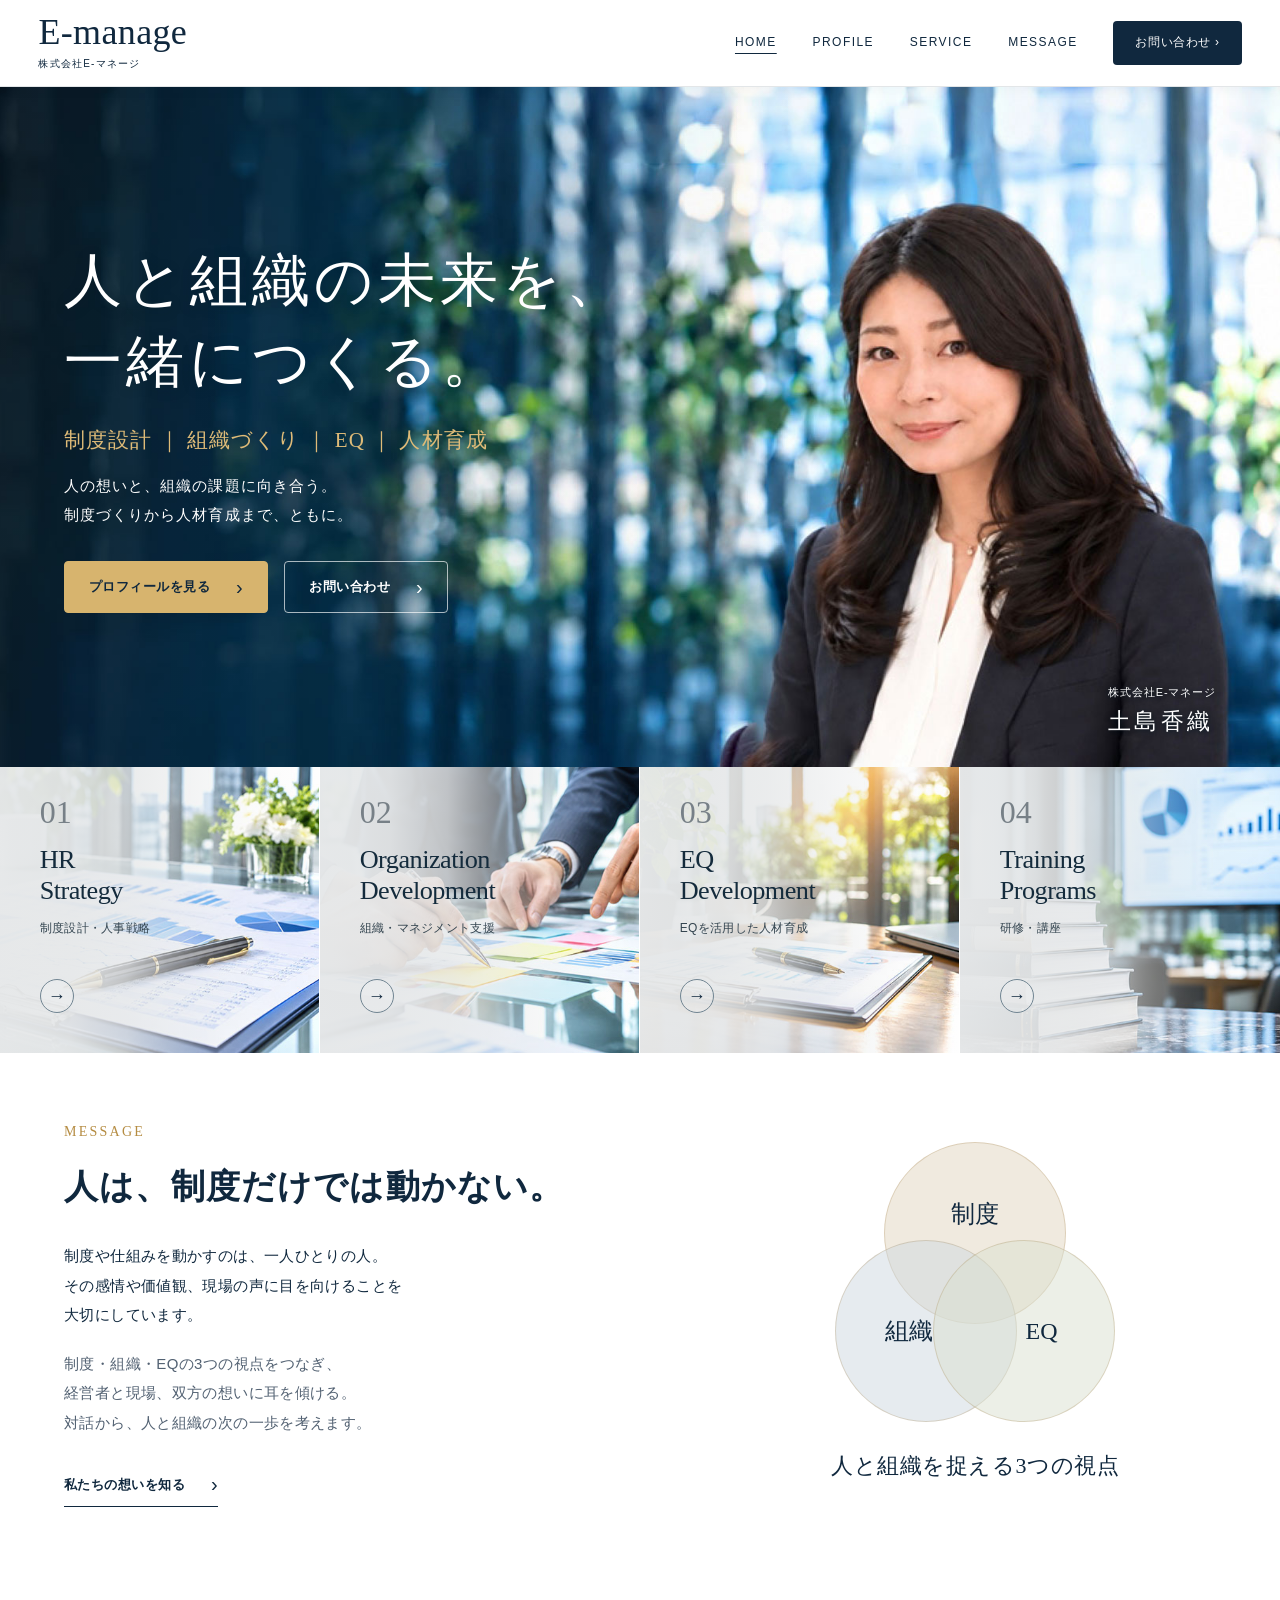
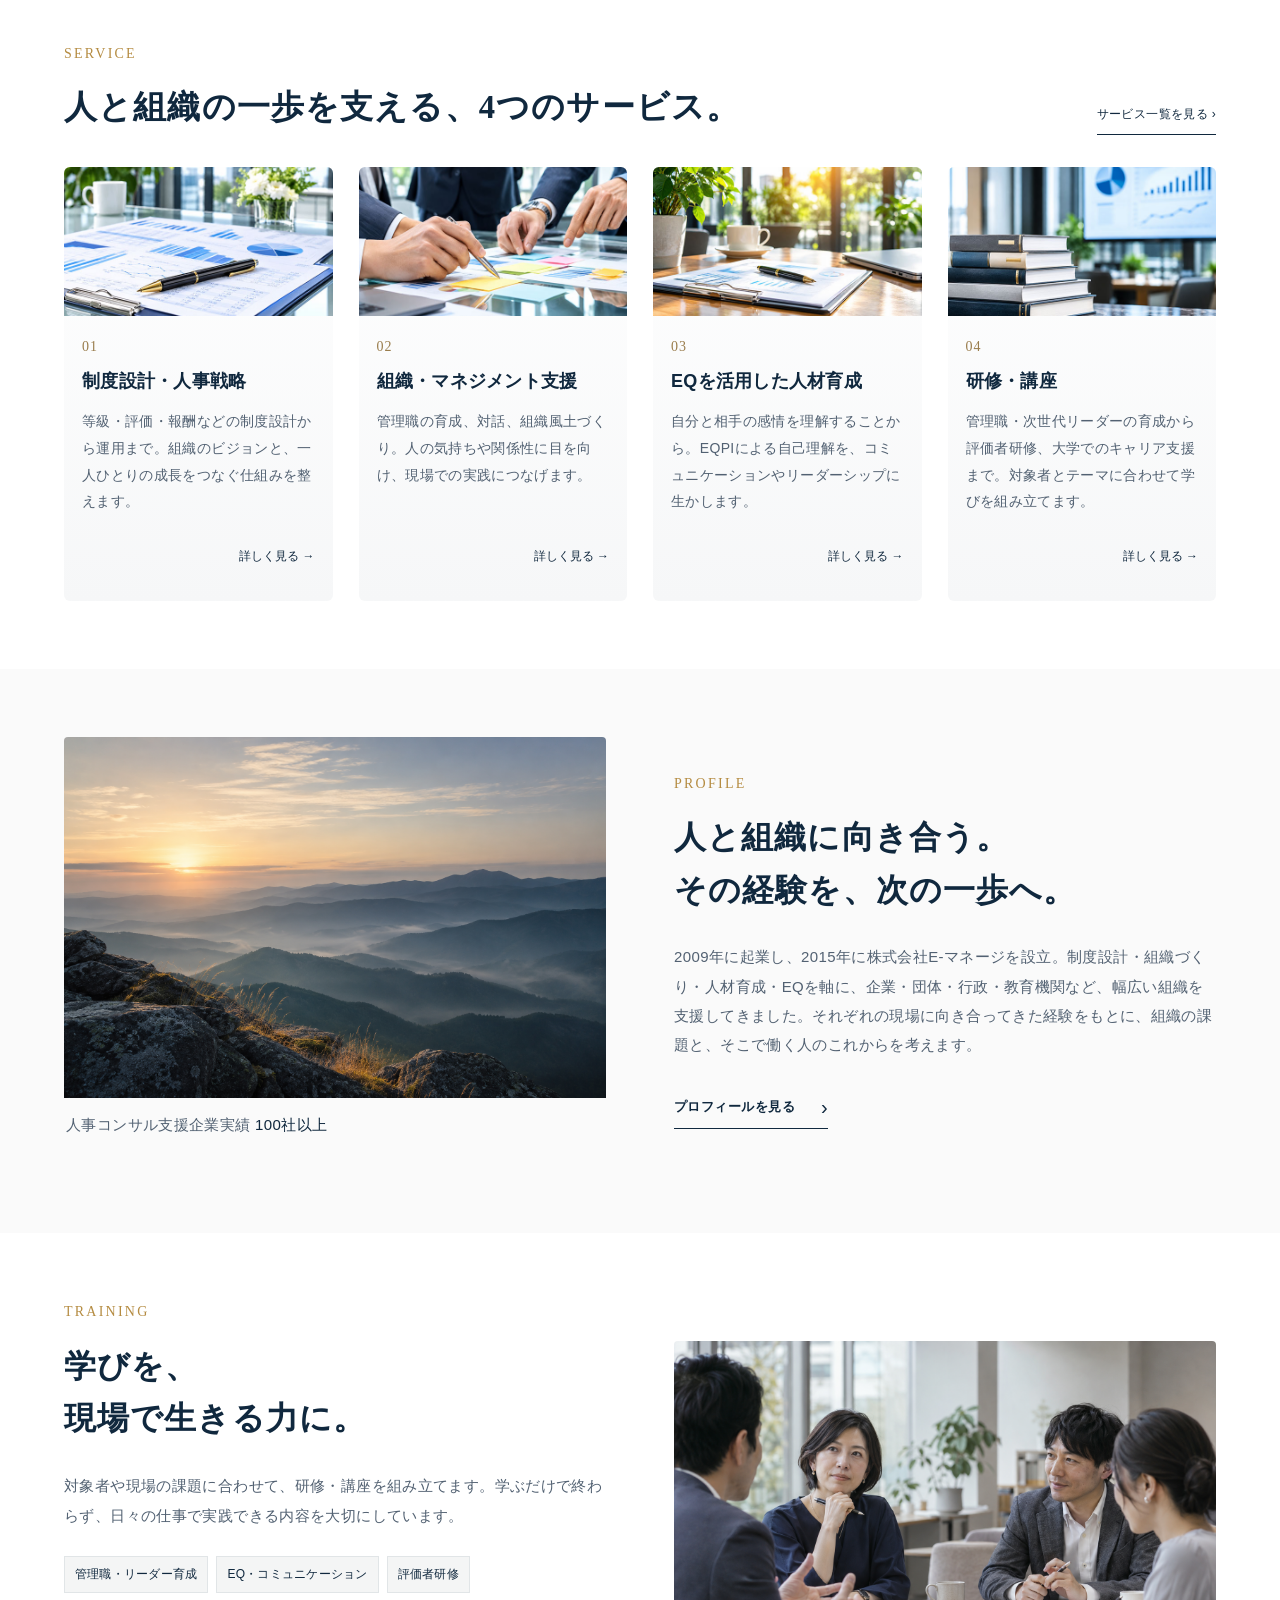
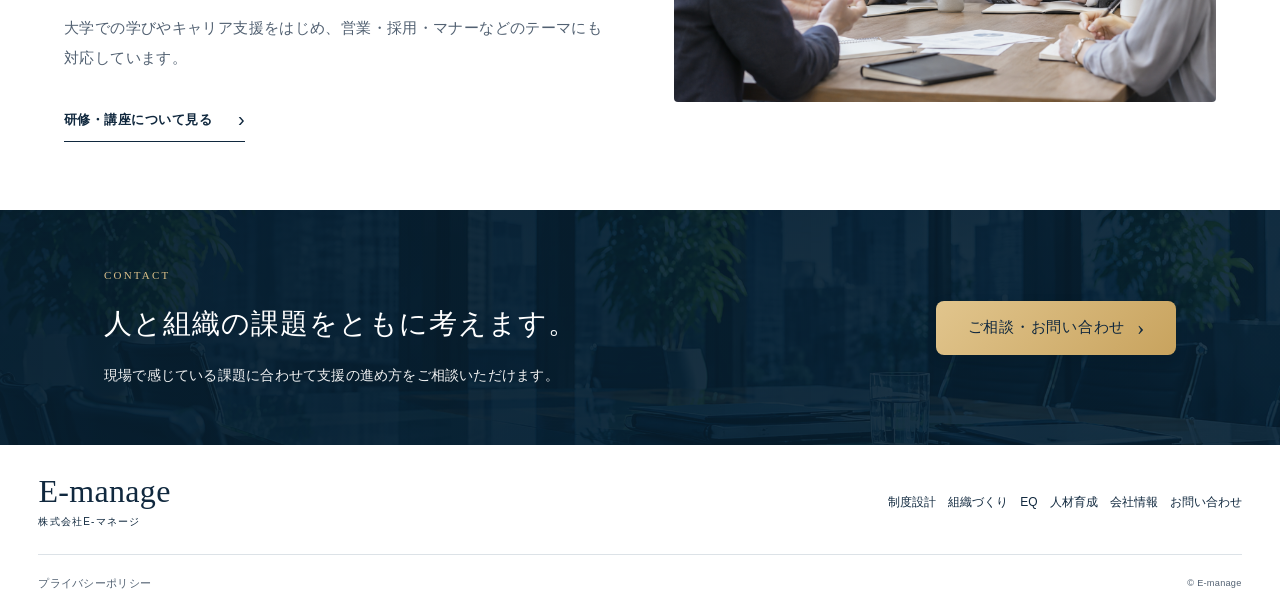
==== commit 6d961b2f: "Add files via upload" ====
--- a/index.html
+++ b/index.html
@@ -1 +1 @@
-<!doctype html><html lang="ja"><head><meta name="description" content="株式会社E-マネージは、人事制度・組織づくり・EQ・人材育成を通じて、人と組織の成長を支援します。"><meta charset="utf-8"><meta name="viewport" content="width=device-width,initial-scale=1"><title>E-manage｜人の可能性を、組織の未来へ。</title><link rel="stylesheet" href="style.css"></head><body><a class="skip-link" href="#main">本文へ移動</a><div class="site"><header><div class="frame header-frame"><a class="logo" href="#home">E-manage<small>株式会社E-マネージ</small></a><button class="menu" aria-expanded="false" aria-controls="nav" aria-label="メニューを開く">☰</button><nav id="nav"><a href="#home">HOME</a><a href="#profile">PROFILE</a><a href="#service">SERVICE</a><a href="#message">MESSAGE</a><a class="nav-contact" href="#contact">お問い合わせ ›</a></nav></div></header><main id="main"><section class="hero" id="home"><div class="frame hero-frame"><p class="hero-signature"><span>株式会社E-マネージ</span><strong>土島香織</strong></p><div class="hero-content"><h1>人の可能性を、<br>組織の<span>未来へ。</span></h1><p class="keywords">人事制度 ｜ 組織づくり ｜ EQ ｜ 人材育成</p><p class="hero-lead">人の想いと、組織の課題に向き合う。<br>制度づくりから人材育成まで、ともに。</p><div class="actions"><a class="button" href="#profile">プロフィールを見る <span>›</span></a><a class="button outline" href="#contact">お問い合わせ <span>›</span></a></div></div></div></section><div class="service-entrance" aria-label="サービスへの入り口"><button class="entrance-item" data-service="0"><img src="assets/service1.jpg" alt="" width="600" height="407"><span class="entrance-copy"><span class="entrance-number">01</span><span class="entrance-title" lang="en">HR<br>Strategy</span><span class="entrance-subtitle">人事制度・人材戦略</span><span class="entrance-arrow" aria-hidden="true">→</span></span></button><button class="entrance-item" data-service="1"><img src="assets/service2.jpg" alt="" width="600" height="407"><span class="entrance-copy"><span class="entrance-number">02</span><span class="entrance-title" lang="en">Organization<br>Development</span><span class="entrance-subtitle">組織・マネジメント支援</span><span class="entrance-arrow" aria-hidden="true">→</span></span></button><button class="entrance-item" data-service="2"><img src="assets/service3.jpg" alt="" width="600" height="407"><span class="entrance-copy"><span class="entrance-number">03</span><span class="entrance-title" lang="en">EQ<br>Development</span><span class="entrance-subtitle">EQを活用した人材育成</span><span class="entrance-arrow" aria-hidden="true">→</span></span></button><button class="entrance-item" data-service="3"><img src="assets/service4.jpg" alt="" width="600" height="407"><span class="entrance-copy"><span class="entrance-number">04</span><span class="entrance-title" lang="en">Training<br>Programs</span><span class="entrance-subtitle">研修・講座</span><span class="entrance-arrow" aria-hidden="true">→</span></span></button></div><section class="message" id="message"><div class="frame section-frame"><div><p class="eyebrow">MESSAGE</p><h2>制度の先にいる、<br>一人ひとりを見つめる。</h2><p class="purpose-lead">制度や仕組みを整えること。<br>そこで働く人の気持ちや関係性に目を向けること。<br>私たちは、その両方を大切にしています。</p><p>一人ひとりの感情や価値観を理解し、対話を重ねる。<br>人事制度・組織づくり・EQの視点をつなぎ、<br>人と組織がともに成長する道を考えます。</p><button class="button" data-dialog="thought">私たちの想いを知る <span>›</span></button></div><div class="purpose-visual"><p class="visual-caption" aria-hidden="true">人の可能性を、<br>組織の未来へ。</p><div class="venn" role="img" aria-label="制度・組織・EQ"><span>制度</span><span>組織</span><span>EQ</span></div></div></div></section><section class="service" id="service"><div class="frame section-frame"><p class="eyebrow">SERVICE</p><div class="section-heading"><h2>人と組織の一歩を支える、4つのサービス。</h2><a href="#service-list">サービス一覧を見る ›</a></div><div class="cards" id="service-list"></div></div></section><section class="profile feature" id="profile"><div class="frame section-frame"><div class="section-photo"><img src="assets/profile-editorial.png" alt="青灰色の山並みに朝の光が差す風景" width="1536" height="1024" loading="lazy"><p class="photo-caption">人事コンサルティング実績企業 <strong>100社以上</strong></p></div><div class="feature-content"><p class="eyebrow">PROFILE</p><h2>人と組織に向き合う。<br>その経験を、次の一歩へ。</h2><p>2009年に起業し、2015年に株式会社E-マネージを設立。<br>人事制度・組織づくり・人材育成・EQを軸に、<br>企業・団体・行政・教育機関など、幅広い組織を支援してきました。<br>それぞれの現場に向き合ってきた経験をもとに、<br>組織の課題と、そこで働く人のこれからを考えます。</p><button class="button" data-dialog="company">プロフィールを見る <span>›</span></button></div></div></section><section class="training feature" id="training"><div class="frame section-frame"><div class="section-photo"><img src="assets/training-editorial.png" alt="自然光の入る空間で対話する研修のイメージ" width="1536" height="1024" loading="lazy"></div><div class="feature-content"><p class="eyebrow">TRAINING</p><h2>学びを、<br>現場で生きる力に。</h2><p>対象者や現場の課題に合わせて、研修・講座を組み立てます。学ぶだけで終わらず、日々の仕事で実践できる内容を大切にしています。</p><ul><li>管理職・リーダー育成</li><li>EQ・コミュニケーション</li><li>評価者研修</li></ul><p>大学での学びやキャリア支援をはじめ、営業・採用・マナーなどのテーマにも対応しています。</p><button class="button" data-service="3">研修・講座について見る <span>›</span></button></div></div></section><section class="contact" id="contact"><div class="frame section-frame"><h2>まだ言葉にならない課題も、<br>まずはお聞かせください。</h2><p>課題が整理できていなくても、大丈夫です。<br>今の状況や気になっていることを伺い、<br>どこから取り組むかを、一緒に考えます。</p><button class="button" data-dialog="contact">お問い合わせ <span>›</span></button></div></section></main><footer><div class="frame footer-frame"><a class="logo" href="#home">E-manage<small>株式会社E-マネージ</small></a><nav><a href="#service">人事制度</a><i>｜</i><a href="#service">組織づくり</a><i>｜</i><a href="#service">EQ</a><i>｜</i><a href="#training">人材育成</a><i>／</i><button data-dialog="company">会社情報</button><i>／</i><a href="#contact">お問い合わせ</a></nav><div><button data-dialog="privacy">プライバシーポリシー</button><small>© E.manage</small></div></div></footer></div><dialog><button class="close" aria-label="閉じる">×</button><h2></h2><p></p></dialog><script src="script.js"></script></body></html>
+<!doctype html><html lang="ja"><head><meta name="description" content="株式会社E-マネージは、制度設計・組織づくり・EQ・人材育成を通じて、人と組織の成長を支援します。"><meta charset="utf-8"><meta name="viewport" content="width=device-width,initial-scale=1"><title>E-manage｜人と組織の未来を、一緒につくる。</title><link rel="stylesheet" href="style.css"></head><body><a class="skip-link" href="#main">本文へ移動</a><div class="site"><header><div class="frame header-frame"><a class="logo" href="index.html">E-manage<small>株式会社E-マネージ</small></a><button class="menu" aria-expanded="false" aria-controls="nav" aria-label="メニューを開く">☰</button><nav id="nav"><a href="index.html">HOME</a><a href="profile.html">PROFILE</a><a href="services.html">SERVICE</a><a href="message.html">MESSAGE</a><a class="nav-contact" href="contact.html">お問い合わせ ›</a></nav></div></header><main id="main"><section class="hero" id="home"><div class="frame hero-frame"><p class="hero-signature"><span>株式会社E-マネージ</span><strong>土島香織</strong></p><div class="hero-content"><h1>人と組織の未来を、<br><span>一緒につくる。</span></h1><p class="keywords">制度設計 ｜ 組織づくり ｜ EQ ｜ 人材育成</p><p class="hero-lead">人の想いと、組織の課題に向き合う。<br>制度づくりから人材育成まで、ともに。</p><div class="actions"><a class="button" href="profile.html">プロフィールを見る <span>›</span></a><a class="button outline" href="contact.html">お問い合わせ <span>›</span></a></div></div></div></section><div class="service-entrance" aria-label="サービスへの入り口"><a class="entrance-item" href="hr-strategy.html"><img src="assets/service1.jpg" alt="" width="600" height="407"><span class="entrance-copy"><span class="entrance-number">01</span><span class="entrance-title" lang="en">HR<br>Strategy</span><span class="entrance-subtitle">制度設計・人事戦略</span><span class="entrance-arrow" aria-hidden="true">→</span></span></a><a class="entrance-item" href="organization.html"><img src="assets/service2.jpg" alt="" width="600" height="407"><span class="entrance-copy"><span class="entrance-number">02</span><span class="entrance-title" lang="en">Organization<br>Development</span><span class="entrance-subtitle">組織・マネジメント支援</span><span class="entrance-arrow" aria-hidden="true">→</span></span></a><a class="entrance-item" href="eq.html"><img src="assets/service3.jpg" alt="" width="600" height="407"><span class="entrance-copy"><span class="entrance-number">03</span><span class="entrance-title" lang="en">EQ<br>Development</span><span class="entrance-subtitle">EQを活用した人材育成</span><span class="entrance-arrow" aria-hidden="true">→</span></span></a><a class="entrance-item" href="training.html"><img src="assets/service4.jpg" alt="" width="600" height="407"><span class="entrance-copy"><span class="entrance-number">04</span><span class="entrance-title" lang="en">Training<br>Programs</span><span class="entrance-subtitle">研修・講座</span><span class="entrance-arrow" aria-hidden="true">→</span></span></a></div><section class="message" id="message"><div class="frame section-frame"><div><p class="eyebrow">MESSAGE</p><h2>人は、制度だけでは動かない。</h2><p class="purpose-lead">制度や仕組みを動かすのは、一人ひとりの人。<br>その感情や価値観、現場の声に目を向けることを<br>大切にしています。</p><p>制度・組織・EQの3つの視点をつなぎ、<br>経営者と現場、双方の想いに耳を傾ける。<br>対話から、人と組織の次の一歩を考えます。</p><a class="button" href="message.html">私たちの想いを知る <span>›</span></a></div><div class="purpose-visual purpose-overlap"><div class="venn" role="img" aria-label="制度・組織・EQの3つの視点を重なり合う円で表現"><span>制度</span><span>組織</span><span>EQ</span></div><h3 class="purpose-diagram-title">人と組織を捉える3つの視点</h3></div></div></section><section class="service" id="service"><div class="frame section-frame"><p class="eyebrow">SERVICE</p><div class="section-heading"><h2>人と組織の一歩を支える、4つのサービス。</h2><a href="services.html">サービス一覧を見る ›</a></div><div class="cards"><article><img src="assets/service1.jpg" alt="" width="600" height="407" loading="lazy"><div class="card-copy"><div class="number">01</div><h3>制度設計・人事戦略</h3><p>等級・評価・報酬などの制度設計から運用まで。組織のビジョンと、一人ひとりの成長をつなぐ仕組みを整えます。</p><a class="more" href="hr-strategy.html">詳しく見る →</a></div></article><article><img src="assets/service2.jpg" alt="" width="600" height="407" loading="lazy"><div class="card-copy"><div class="number">02</div><h3>組織・マネジメント支援</h3><p>管理職の育成、対話、組織風土づくり。人の気持ちや関係性に目を向け、現場での実践につなげます。</p><a class="more" href="organization.html">詳しく見る →</a></div></article><article><img src="assets/service3.jpg" alt="" width="600" height="407" loading="lazy"><div class="card-copy"><div class="number">03</div><h3>EQを活用した人材育成</h3><p>自分と相手の感情を理解することから。EQPIによる自己理解を、コミュニケーションやリーダーシップに生かします。</p><a class="more" href="eq.html">詳しく見る →</a></div></article><article><img src="assets/service4.jpg" alt="" width="600" height="407" loading="lazy"><div class="card-copy"><div class="number">04</div><h3>研修・講座</h3><p>管理職・次世代リーダーの育成から評価者研修、大学でのキャリア支援まで。対象者とテーマに合わせて学びを組み立てます。</p><a class="more" href="training.html">詳しく見る →</a></div></article></div></div></section><section class="profile feature" id="profile"><div class="frame section-frame"><div class="section-photo"><img src="assets/profile-editorial.png" alt="青灰色の山並みに朝の光が差す風景" width="1536" height="1024" loading="lazy"><p class="photo-caption">人事コンサル支援企業実績 <strong>100社以上</strong></p></div><div class="feature-content"><p class="eyebrow">PROFILE</p><h2>人と組織に向き合う。<br>その経験を、次の一歩へ。</h2><p>2009年に起業し、2015年に株式会社E-マネージを設立。<br>制度設計・組織づくり・人材育成・EQを軸に、<br>企業・団体・行政・教育機関など、幅広い組織を支援してきました。<br>それぞれの現場に向き合ってきた経験をもとに、<br>組織の課題と、そこで働く人のこれからを考えます。</p><a class="button" href="profile.html">プロフィールを見る <span>›</span></a></div></div></section><section class="training feature" id="training"><div class="frame section-frame"><div class="section-photo"><img src="assets/training-editorial.png" alt="自然光の入る空間で対話する研修のイメージ" width="1536" height="1024" loading="lazy"></div><div class="feature-content"><p class="eyebrow">TRAINING</p><h2>学びを、<br>現場で生きる力に。</h2><p>対象者や現場の課題に合わせて、研修・講座を組み立てます。学ぶだけで終わらず、日々の仕事で実践できる内容を大切にしています。</p><ul><li>管理職・リーダー育成</li><li>EQ・コミュニケーション</li><li>評価者研修</li></ul><p>大学での学びやキャリア支援をはじめ、営業・採用・マナーなどのテーマにも対応しています。</p><a class="button" href="training.html">研修・講座について見る <span>›</span></a></div></div></section><section class="consultation-cta" id="contact" aria-labelledby="consultation-title"><div class="frame consultation-inner"><div class="consultation-heading"><p class="consultation-kicker" lang="en">CONTACT</p><h2 id="consultation-title">人と組織の課題をともに考えます。</h2><p class="consultation-description">現場で感じている課題に合わせて支援の進め方をご相談いただけます。</p></div><div class="consultation-action"><a class="consultation-button" href="contact.html">ご相談・お問い合わせ <span aria-hidden="true">›</span></a></div></div></section></main><footer><div class="frame footer-frame"><a class="logo" href="index.html">E-manage<small>株式会社E-マネージ</small></a><nav aria-label="フッターナビゲーション"><a href="hr-strategy.html">制度設計</a><i>｜</i><a href="organization.html">組織づくり</a><i>｜</i><a href="eq.html">EQ</a><i>｜</i><a href="training.html">人材育成</a><i>／</i><a href="company.html">会社情報</a><i>／</i><a href="contact.html">お問い合わせ</a></nav><div><a href="privacy.html">プライバシーポリシー</a><small>© E-manage</small></div></div></footer></div><script src="script.js"></script></body></html>
--- a/style.css
+++ b/style.css
@@ -121,3 +121,370 @@
  .hero-frame{min-height:0;padding-top:350px;padding-bottom:58px}
  .hero-signature{top:260px;bottom:auto}
 }
+
+/* Shared inner-page layouts, following the supplied navy / gold palette. */
+header nav a[aria-current="page"]{text-decoration:underline;text-underline-offset:7px}
+.breadcrumbs{display:flex;flex-wrap:wrap;gap:8px;padding-block:20px;font-size:12px;color:var(--muted)}
+.breadcrumbs a:hover,.text-link:hover,.related-links a:hover,footer a:hover{text-decoration:underline;text-underline-offset:4px}
+.page-hero{background:linear-gradient(110deg,#f2f5f5,#faf8f3);border-bottom:1px solid var(--line);padding:58px 0 64px}
+.page-hero h1{font-size:clamp(29px,4vw,48px);line-height:1.5;letter-spacing:.035em;margin-bottom:20px}
+.page-hero p:not(.eyebrow){max-width:780px;color:var(--muted);line-height:2}
+.detail-frame{padding-top:64px;padding-bottom:64px;max-width:1200px}
+.detail-section{margin-bottom:64px}.detail-section>h2{font-size:clamp(24px,2.7vw,32px);border-bottom:1px solid var(--line);padding-bottom:18px;margin-bottom:26px}
+.detail-section>p{max-width:880px;margin-bottom:20px;color:var(--muted);line-height:2}
+.detail-list{padding-left:1.3em;margin:0;max-width:900px}.detail-list li{padding-left:6px;margin-bottom:12px}.detail-list li::marker{color:var(--gold)}
+.text-link{display:inline-block;min-height:44px;padding-block:10px;border-bottom:1px solid var(--gold);font-size:14px}
+.related-links{display:flex;gap:20px;flex-wrap:wrap}.related-links a{padding-block:12px;border-bottom:1px solid var(--gold)}
+.page-cta{background:#10283e;color:white;padding:42px;text-align:center;margin-top:20px;border-radius:4px}.page-cta h2{font-size:clamp(23px,2.7vw,30px);margin-bottom:16px}.page-cta p:not(.eyebrow){margin-bottom:26px;font-size:14px}.page-cta .eyebrow{color:#dfbb78}
+.profile-intro{display:grid;grid-template-columns:240px 1fr;gap:48px;align-items:center;margin-bottom:64px}.portrait{width:240px;max-height:330px;object-fit:cover;object-position:top;border-radius:3px}.profile-intro h2{font-size:36px;margin-bottom:18px}.profile-intro h2 small{display:block;font:14px/1.8 var(--sans);letter-spacing:.08em;margin-top:4px}.profile-intro .stat{margin-top:26px;border-top:1px solid var(--line);padding-top:20px;font-size:14px}.stat strong{display:block;font:32px/1.6 var(--serif);color:var(--ink)}
+.timeline,.facts,.training-list{margin:0}.timeline>div,.facts>div{display:grid;grid-template-columns:140px 1fr;gap:26px;padding:22px 0;border-bottom:1px solid var(--line)}dt{font-weight:600}dd{margin:0;color:var(--muted)}.timeline dt{font-family:Georgia,var(--sans);color:#947138}
+.training-list>div{padding:24px 0;border-bottom:1px solid var(--line)}.training-list dt{font-size:18px;margin-bottom:8px}.training-list dd{line-height:2;max-width:880px}
+.steps{list-style:none;counter-reset:step;padding:0;margin:0;display:grid;grid-template-columns:repeat(3,minmax(0,1fr));gap:26px}.steps li{border-top:3px solid var(--gold);padding:24px;background:#f6f7f8}.steps span{font:14px/1.8 Georgia,serif;color:#947138}.steps h3{font-size:19px;margin-top:16px}.steps p{font-size:15px;color:var(--muted);line-height:2}
+.report-figure{margin:28px 0 12px}.report-figure img{width:100%;height:auto;border:1px solid var(--line)}figcaption,.note{font-size:13px;color:var(--muted);line-height:1.9;margin-top:14px}.notice{padding:26px;background:#f8f5ec;border-left:3px solid var(--gold);margin-bottom:32px}.notice h3{font-size:18px}.notice p{font-size:14px;line-height:2}
+form{max-width:760px}.form-row{margin-bottom:26px}.form-row label{display:block;font-weight:600;margin-bottom:8px}.form-row label span{font-size:12px;font-weight:400;margin-left:12px;color:var(--muted)}input,select,textarea{width:100%;max-width:100%;font:16px/1.7 var(--sans);padding:12px 14px;color:var(--ink);background:#fff;border:1px solid #a6b0b9;border-radius:3px}textarea{resize:vertical}input:focus,select:focus,textarea:focus{outline:2px solid var(--gold);outline-offset:2px}form .button{margin-block:20px}#form-status{margin-bottom:20px;color:var(--muted)}
+@media(max-width:700px){.page-hero{padding:34px 0 40px}.page-hero h1{font-size:29px}.page-hero p:not(.eyebrow){font-size:15px}.detail-frame{padding-block:40px}.detail-section{margin-bottom:42px}.page-cta{padding:30px 22px}.profile-intro{grid-template-columns:1fr;gap:26px;margin-bottom:42px}.portrait{width:190px;max-height:260px}.profile-intro h2{font-size:30px}.timeline>div,.facts>div{grid-template-columns:1fr;gap:8px;padding-block:18px}.steps{grid-template-columns:1fr}.breadcrumbs{font-size:11px;gap:6px}.detail-section>h2{font-size:24px}.training-list dt{font-size:17px}.notice{padding:20px}.report-figure{margin-inline:0}}
+
+/* Approved editorial direction: compact Japanese title, small English subtitle. */
+.inner-page{--inner-max:1200px;--inner-space:48px;background:#fff}
+.inner-page .site,.inner-page header,.inner-page main,.inner-page footer{background:#fff}
+.inner-page .breadcrumbs{max-width:var(--inner-max);margin-inline:auto;padding-top:22px;padding-bottom:0;font-size:11px;line-height:1.8}
+.inner-page .page-hero{background:#fff;padding:32px 0 36px;border-bottom:1px solid var(--line)}
+.inner-page .page-hero>.frame{max-width:var(--inner-max)}
+.inner-page .page-hero h1{font:400 30px/1.6 var(--serif);letter-spacing:.05em;margin:0 0 8px}
+.inner-page .page-hero .page-title-en{font:400 12px/1.7 Georgia,serif;letter-spacing:.16em;color:#947138;margin:0}
+.inner-page .detail-frame{max-width:var(--inner-max);padding-top:42px;padding-bottom:48px}
+.inner-page .editorial-layout{display:grid;grid-template-columns:160px minmax(0,1fr);gap:clamp(36px,5.5vw,72px)}
+.inner-page .detail-content{min-width:0}
+.inner-page .page-index{min-width:0}
+.inner-page .page-index nav{font-size:12px;line-height:1.9}
+.inner-page .page-index .eyebrow{font:12px/1.7 Georgia,serif;letter-spacing:.16em;color:#947138;margin-bottom:20px}
+.inner-page .page-index a{display:flex;align-items:center;justify-content:space-between;gap:12px;min-height:48px;padding:12px 0;border-bottom:1px solid var(--line);color:var(--muted)}
+.inner-page .page-index a span{flex-shrink:0;color:#947138}
+.inner-page .page-index a:hover{color:var(--ink)}
+.inner-page .page-introduction{font-size:15px;line-height:2.1;color:var(--muted);margin:0 0 36px;max-width:720px}
+.inner-page .detail-section{margin-bottom:var(--inner-space);scroll-margin-top:28px}
+.inner-page .detail-section:last-child{margin-bottom:0}
+.inner-page .detail-section>h2{font:400 28px/1.8 var(--serif);letter-spacing:.035em;border:0;padding:0;margin-bottom:24px}
+.inner-page .detail-section>p,.inner-page .detail-list,.inner-page dd{font-size:15px;line-height:2.1}
+.inner-page .detail-section>p{max-width:720px}
+.inner-page .detail-list{color:var(--muted)}
+.inner-page .detail-list li{margin-bottom:10px}
+.inner-page .page-cta{margin-top:0;padding:48px 0;border:0;border-radius:0;background:#10283e;color:#fff}
+.inner-page .page-cta .eyebrow{font-size:12px;color:#dfbb78;margin-bottom:16px}
+.inner-page .page-cta h2{font:400 26px/1.8 var(--serif);letter-spacing:.025em;margin-bottom:17px}
+.inner-page .page-cta p:not(.eyebrow){font-size:14px;line-height:2.1;max-width:620px;margin:0 auto 24px;color:#fff}
+.inner-page .page-cta .button{border-radius:8px;background:linear-gradient(135deg,#e1c58d,#c8a35e);border:0;color:#10283e;font:500 15px/1.7 var(--serif);letter-spacing:.12em;min-width:236px;min-height:58px;padding:16px 30px;justify-content:center;gap:12px;box-shadow:0 4px 12px #04121e26;transition:background .2s,box-shadow .2s,transform .2s}
+.inner-page .page-cta .button span{font:400 22px/1 Georgia,serif;letter-spacing:0}
+.inner-page .page-cta .button:hover{background:linear-gradient(135deg,#ead4aa,#d5b474);box-shadow:0 6px 16px #04121e38;transform:translateY(-1px)}
+.inner-page .cards{grid-template-columns:repeat(2,minmax(0,1fr));gap:32px}
+.inner-page .cards article{background:transparent;border-radius:0;border-bottom:1px solid var(--line)}
+.inner-page .card-copy{padding:20px 0 24px}
+.inner-page .cards h3{font:400 21px/1.7 var(--serif)}
+.inner-page .cards p{font-size:14px;line-height:2}
+.inner-page .steps{gap:24px}
+.inner-page .steps li{background:transparent;border-top:1px solid #b18d4c;padding:20px 0 0}
+.inner-page .steps h3{font-size:17px;font-weight:500}
+.inner-page .steps p{font-size:14px;line-height:2}
+.inner-page .profile-intro{grid-template-columns:190px minmax(0,1fr);gap:32px;margin-bottom:48px}
+.inner-page .portrait{width:190px;max-height:270px;border-radius:0}
+.inner-page .profile-intro h2{font-weight:400;font-size:28px}
+.inner-page .stat strong{font-size:28px;font-weight:400}
+.inner-page .timeline>div,.inner-page .facts>div{grid-template-columns:110px minmax(0,1fr);gap:24px}
+.inner-page .training-list dt{font-size:17px;font-weight:500}
+.inner-page .notice{background:#fff;border-left:1px solid #b18d4c}
+.inner-page .notice h3{font-size:17px;font-weight:500}
+.inner-page form .button{border-radius:0}
+@media(min-width:701px) and (max-width:960px){
+ .inner-page .editorial-layout{grid-template-columns:140px minmax(0,1fr);gap:32px}
+ .inner-page .steps{grid-template-columns:1fr}
+ .inner-page .profile-intro{grid-template-columns:1fr}
+}
+@media(max-width:700px){
+ .inner-page .breadcrumbs{padding-top:18px;font-size:11px;gap:6px}
+ .inner-page .page-hero{padding-top:26px;padding-bottom:28px}
+ .inner-page .page-hero h1{font-size:25px;line-height:1.6;letter-spacing:.035em;margin-bottom:8px}
+ .inner-page .page-hero .page-title-en{font-size:11px;letter-spacing:.14em}
+ .inner-page .detail-frame{padding-top:32px;padding-bottom:36px}
+ .inner-page .editorial-layout{grid-template-columns:minmax(0,1fr);gap:0}
+ .inner-page .page-index{display:none}
+ .inner-page .page-introduction{font-size:14px;margin-bottom:28px}
+ .inner-page .detail-section{margin-bottom:36px}
+ .inner-page .detail-section>h2{font-size:24px;line-height:1.8;margin-bottom:20px}
+ .inner-page .detail-section>p,.inner-page .detail-list,.inner-page dd{font-size:15px;line-height:2}
+ .inner-page .page-cta{margin-top:0;padding:36px 0}
+ .inner-page .page-cta h2{font-size:23px;line-height:1.8}
+ .inner-page .page-cta p:not(.eyebrow){font-size:14px}
+ .inner-page .cards{grid-template-columns:minmax(0,1fr);gap:26px}
+ .inner-page .steps{grid-template-columns:1fr}
+ .inner-page .profile-intro{grid-template-columns:minmax(0,1fr);gap:24px;margin-bottom:36px}
+ .inner-page .timeline>div,.inner-page .facts>div{grid-template-columns:minmax(0,1fr);gap:8px}
+ .inner-page .profile-intro h2{font-size:26px}
+}
+
+/* Supplied portrait: retain the full image and original proportions. */
+.inner-page .profile-intro .portrait{width:190px;max-width:100%;height:auto;max-height:none;object-fit:contain}
+.inner-page main>.frame:first-child{max-width:var(--inner-max)}
+
+.inner-page .page-cta-inner{max-width:var(--inner-max)}
+
+@media(max-width:700px){.inner-page .page-cta .button{min-width:220px;max-width:100%;font-size:14px;padding:15px 26px}}
+@media(prefers-reduced-motion:reduce){.inner-page .page-cta .button{transition:none}.inner-page .page-cta .button:hover{transform:none}}
+
+/* Approved ending: aligned text / button CTA and a compact white footer. */
+.site .consultation-cta{color:#fff;background:#10283e;background-image:linear-gradient(90deg,rgba(7,30,46,.93),rgba(7,30,46,.87)),url('assets/contact-clean.jpg');background-size:cover;background-position:center;padding:34px 0;text-align:left;border:0;border-radius:0}
+.site .consultation-inner{max-width:1200px;display:grid;grid-template-columns:minmax(0,1fr) auto;gap:40px;align-items:center}
+.site .consultation-heading,.site .consultation-action{min-width:0}
+.site .consultation-kicker{font:400 11px/1.8 Georgia,serif;letter-spacing:.2em;color:#dcc08b;margin:0 0 14px}
+.site .consultation-cta h2{font:400 28px/1.7 var(--serif);letter-spacing:.035em;margin:0;color:#fff}
+.site .consultation-description{font:400 14px/2 var(--sans);letter-spacing:.015em;color:#f1f2f3;margin:14px 0 0;max-width:560px}
+.site .consultation-action{border:0;padding:0}
+.site .consultation-button{display:inline-flex;align-items:center;justify-content:center;gap:12px;min-height:54px;min-width:240px;max-width:100%;padding:14px 24px;border:0;border-radius:8px;background:linear-gradient(135deg,#e1c58d,#c8a35e);color:#10283e;font:500 15px/1.7 var(--serif);letter-spacing:.05em;box-shadow:0 4px 12px #04121e26;transition:background .2s,box-shadow .2s}
+.site .consultation-button span{font:400 22px/1 Georgia,serif;letter-spacing:0}
+.site .consultation-button:hover{background:linear-gradient(135deg,#ead4aa,#d5b474);box-shadow:0 6px 16px #04121e38}
+.site footer{background:#fff;color:#10283e}
+.site footer .footer-frame{max-width:1200px;gap:24px 32px;padding-top:30px;padding-bottom:22px;align-items:center}
+.site footer .logo{font-size:32px}
+.site footer nav{gap:8px 12px;line-height:1.9}
+.site footer nav i{display:none}
+.site footer .footer-frame>div{margin:0;padding-top:18px;border-top:1px solid var(--line);font-size:11px}
+@media(max-width:960px) and (min-width:701px){.site .consultation-inner{gap:28px}.site .consultation-cta h2{font-size:26px}.site .consultation-button{min-width:210px;padding-inline:18px;font-size:14px}.site footer .footer-frame{gap:20px 24px}}
+@media(max-width:700px){.site .consultation-cta{padding:28px 0}.site .consultation-inner{grid-template-columns:minmax(0,1fr);gap:22px}.site .consultation-cta h2{font-size:24px;line-height:1.65}.site .consultation-description{font-size:14px;line-height:1.9;margin-top:14px}.site .consultation-action{border:0;padding:0}.site .consultation-button{font-size:14px;min-width:220px;padding:14px 20px}.site footer .footer-frame{align-items:stretch;padding-top:26px;padding-bottom:20px;gap:22px}.site footer .logo{font-size:30px}.site footer nav{justify-content:flex-start;gap:4px 18px}.site footer .footer-frame>div{padding-top:16px}}
+@media(prefers-reduced-motion:reduce){.site .consultation-button{transition:none}}
+
+/* Profile: editorial introduction (direction 2) + labeled rows (direction 1). */
+.profile-page .profile-editorial-intro{display:grid;grid-template-columns:minmax(0,1.1fr) minmax(0,1fr);gap:clamp(32px,5vw,56px);align-items:center;margin-bottom:52px}
+.profile-page .profile-editorial-person{min-width:0}
+.profile-page .profile-label{font:400 11px/1.7 Georgia,serif;letter-spacing:.16em;color:#947138;margin:0 0 18px}
+.profile-page .profile-editorial-message{font:400 29px/1.85 var(--serif);letter-spacing:.025em;margin:0 0 28px;text-wrap:balance}
+.profile-page .profile-editorial-message>span{display:block;white-space:nowrap}
+.profile-page .profile-editorial-role{display:flex;flex-wrap:wrap;column-gap:.5em;font-size:14px;line-height:1.9;margin-bottom:12px}
+.profile-page .profile-editorial-role span{white-space:nowrap}
+.profile-page #profile-name{font:400 32px/1.7 var(--serif);letter-spacing:.1em;margin:0 0 4px;white-space:nowrap}
+.profile-page .profile-editorial-reading{font-size:12px;color:var(--muted);letter-spacing:.05em;margin:0 0 18px}
+.profile-page .profile-editorial-copy{font-size:15px;line-height:2.1;color:var(--muted);margin-bottom:12px;text-wrap:pretty;line-break:strict;word-break:normal;overflow-wrap:break-word}
+.profile-page .profile-editorial-origin{font-size:13px;color:var(--muted);margin-bottom:24px}
+.profile-page .profile-editorial-proof{border-top:1px solid var(--line);padding-top:18px;font-size:12px;color:var(--muted)}
+.profile-page .profile-editorial-proof>span{display:inline-block}
+.profile-page .profile-editorial-proof strong{display:block;font:400 29px/1.7 var(--serif);color:var(--ink);white-space:nowrap;margin-top:4px}
+.profile-page .profile-editorial-photo{margin:0;min-width:0;align-self:center}
+.profile-page .profile-editorial-photo img{display:block;width:100%;height:auto;max-height:none;border:0;border-radius:0}
+.profile-page .profile-editorial-row{display:grid;grid-template-columns:180px minmax(0,1fr);gap:48px;align-items:start;margin:0 0 48px;scroll-margin-top:28px}
+.profile-page .profile-editorial-row:last-child{margin-bottom:0}
+.profile-page .profile-section-heading{min-width:0}
+.profile-page .profile-section-heading h2{font:400 22px/1.8 var(--serif);letter-spacing:.015em;margin:0;text-wrap:balance;line-break:strict}
+.profile-page .profile-section-heading .profile-label{margin-bottom:12px}
+.profile-page .profile-section-body{min-width:0}
+.profile-page .profile-section-body .timeline{margin:0}
+.profile-page .profile-section-body .timeline>div{grid-template-columns:84px minmax(0,1fr);gap:24px;padding:18px 0;border-top:1px solid var(--line);border-bottom:0}
+.profile-page .timeline dt{white-space:nowrap;font-weight:400}
+.profile-page .profile-section-body dd,.profile-page .profile-section-body li{font-size:15px;line-height:2.1;text-wrap:pretty;line-break:strict;word-break:normal;overflow-wrap:break-word}
+.profile-page .detail-list{margin:0}
+.profile-page .detail-list li{margin-bottom:12px}
+.profile-page .page-hero h1{white-space:nowrap}
+.site .consultation-cta h2{text-wrap:balance;line-break:strict}
+.site .consultation-description{text-wrap:pretty;line-break:strict}
+@media(min-width:701px) and (max-width:960px){
+ .profile-page .profile-editorial-intro{gap:28px;grid-template-columns:minmax(0,1.1fr) minmax(0,1fr)}
+ .profile-page .profile-editorial-message{font-size:24px;letter-spacing:.015em}
+ .profile-page .profile-editorial-row{grid-template-columns:176px minmax(0,1fr);gap:28px}
+ .profile-page .profile-section-heading h2{font-size:21px}
+ .profile-page .profile-section-body .timeline>div{grid-template-columns:66px minmax(0,1fr);gap:16px}
+}
+@media(max-width:700px){
+ .profile-page .profile-editorial-intro{grid-template-columns:minmax(0,1fr);gap:28px;margin-bottom:36px}
+ .profile-page .profile-editorial-photo{order:0;width:min(100%,320px);justify-self:center}
+ .profile-page .profile-editorial-person{order:1}
+ .profile-page .profile-editorial-message{font-size:clamp(21px,5.5vw,26px);line-height:1.8;letter-spacing:.015em;margin-bottom:24px}
+ .profile-page #profile-name{font-size:28px}
+ .profile-page .profile-editorial-copy{font-size:15px;line-height:2}
+ .profile-page .profile-editorial-proof strong{font-size:28px}
+ .profile-page .profile-editorial-row{grid-template-columns:minmax(0,1fr);gap:20px;margin-bottom:36px}
+ .profile-page .profile-section-heading h2{font-size:23px}
+ .profile-page .profile-section-heading .profile-label{margin-bottom:8px}
+ .profile-page .profile-section-body .timeline>div{grid-template-columns:66px minmax(0,1fr);gap:16px;padding:16px 0}
+ .profile-page .profile-section-body dd,.profile-page .profile-section-body li{font-size:14px;line-height:2}
+}
+
+/* Birthplace belongs to identity; experience follows the introduction. */
+.profile-page .profile-editorial-reading{margin-bottom:7px}
+.profile-page .profile-editorial-origin{font-size:13px;line-height:1.9;margin-bottom:22px;color:var(--muted)}
+.profile-page .profile-editorial-proof{display:flex;flex-wrap:wrap;align-items:baseline;gap:4px 18px}
+.profile-page .profile-editorial-proof>span{font-size:13px;line-height:1.9}
+.profile-page .profile-editorial-proof strong{display:inline-block;font-weight:500;font-size:30px;line-height:1.6;letter-spacing:.02em;margin:0;white-space:nowrap}
+@media(max-width:700px){.profile-page .profile-editorial-proof{gap:4px 14px}.profile-page .profile-editorial-proof strong{font-size:28px}}
+
+/* Full-width masthead / footer only; page-content widths remain intact. */
+.site header .header-frame,.site footer .footer-frame{width:100%;max-width:none;padding-inline:clamp(22px,3vw,48px)}
+.site .consultation-description{max-width:none;text-wrap:pretty}
+@media(min-width:800px){.site .consultation-description{white-space:nowrap;text-wrap:nowrap}}
+@media(min-width:701px) and (max-width:799px){.site .consultation-inner{grid-template-columns:minmax(0,1fr);gap:22px}}
+
+/* Approved title direction 2 + fixed masthead on every page. */
+:root{--site-header-height:86px}
+.site{padding-top:var(--site-header-height)}
+.site>header{position:fixed;inset:0 0 auto;z-index:1000;background:#fff;box-shadow:0 3px 12px #10283e09;border-bottom:1px solid #e3e6e8}
+.site .header-frame{min-height:86px}
+.skip-link{position:fixed;z-index:1100}
+.site main[id],.site main [id]{scroll-margin-top:calc(var(--site-header-height) + 24px)}
+.inner-page .page-hero{padding:30px 0;background:#f3f4f4;border-bottom:0}
+.inner-page .page-hero>.page-title-frame{max-width:1200px;display:flex;align-items:flex-end;justify-content:space-between;gap:32px}
+.inner-page .page-title-text{border-left:2px solid #b18d4c;padding-left:22px;min-width:0}
+.inner-page .page-hero .page-title-text h1{font:400 29px/1.6 var(--serif);letter-spacing:.035em;margin:0 0 8px;white-space:normal;line-break:strict;text-wrap:balance}
+.inner-page .page-title-text h1>span{display:inline-block;white-space:nowrap}
+.inner-page .page-hero .page-title-en{font:400 11px/1.8 Georgia,serif;letter-spacing:.18em;color:#947138;margin:0}
+.inner-page .page-hero .breadcrumbs{max-width:none;flex-shrink:0;margin:0 0 2px;padding:0;font-size:11px;line-height:1.8;justify-content:flex-end;max-inline-size:45%}
+@media(max-width:800px){
+ .inner-page .page-hero>.page-title-frame{flex-direction:column;align-items:flex-start;gap:18px}
+ .inner-page .page-hero .breadcrumbs{max-inline-size:100%;justify-content:flex-start}
+}
+@media(max-width:700px){
+ :root{--site-header-height:76px}
+ .site .header-frame{min-height:76px}
+ .inner-page .page-hero{padding:22px 0}
+ .inner-page .page-title-text{padding-left:17px}
+ .inner-page .page-hero .page-title-text h1{font-size:25px;letter-spacing:.025em}
+}
+
+/* Service overview: remove the empty sidebar; detail pages share service navigation. */
+.inner-page .services-overview-layout{display:block}
+.inner-page .service-navigation a .service-menu-label{min-width:0;flex-shrink:1;color:inherit;text-wrap:balance;line-break:strict}
+.inner-page .service-navigation a[aria-current="page"]{color:var(--ink);border-left:2px solid #b18d4c;padding-left:10px}
+@media(max-width:700px){
+ .inner-page .service-navigation{display:block;margin-bottom:28px}
+ .inner-page .service-navigation nav{display:grid;grid-template-columns:repeat(2,minmax(0,1fr));gap:0 18px}
+ .inner-page .service-navigation .eyebrow{grid-column:1/-1;margin-bottom:8px}
+ .inner-page .service-navigation a{font-size:12px;gap:8px;padding-block:12px}
+}
+@media(max-width:380px){.inner-page .service-navigation nav{grid-template-columns:minmax(0,1fr)}}
+
+/* Keep every service name on one line, with a sidebar sized for the longest label. */
+.inner-page .editorial-layout:has(>.service-navigation){grid-template-columns:240px minmax(0,1fr);gap:clamp(28px,4vw,48px)}
+.inner-page .service-navigation a .service-menu-label{white-space:nowrap;text-wrap:nowrap;font-size:12px;letter-spacing:0;line-height:1.9}
+.inner-page .service-navigation a{gap:8px}
+@media(min-width:701px) and (max-width:960px){
+ .inner-page .editorial-layout:has(>.service-navigation){grid-template-columns:220px minmax(0,1fr);gap:28px}
+}
+@media(max-width:700px){
+ .inner-page .editorial-layout:has(>.service-navigation){grid-template-columns:minmax(0,1fr);gap:0}
+ .inner-page .service-navigation nav{grid-template-columns:minmax(0,1fr);gap:0}
+ .inner-page .service-navigation a .service-menu-label{font-size:13px;white-space:nowrap}
+}
+
+.inner-page .message-layout{display:block}
+
+/* Message copy: readable measure and balanced headings. */
+.inner-page .message-layout .detail-content{max-width:800px;margin-inline:auto}
+.inner-page .message-layout .detail-section>h2{font-size:clamp(22px,2.4vw,28px);text-wrap:balance;line-break:strict}
+.inner-page .message-layout .detail-section>p{max-width:none;text-wrap:pretty;line-break:strict}
+
+/* Message closing attribution in the regular site font. */
+.inner-page .message-layout .message-signature{display:flex;flex-wrap:wrap;justify-content:flex-end;align-items:baseline;gap:0 1em;margin:28px 0 0;padding:0;font:400 16px/2 var(--sans);color:var(--ink);letter-spacing:.02em}
+.inner-page .message-signature span{white-space:nowrap}
+@media(max-width:700px){.inner-page .message-layout .message-signature{margin-top:24px;font-size:14px}}
+
+/* Lecture photographs: editorial layout selected in the profile design proposal. */
+.profile-page .profile-seminar{display:grid;grid-template-columns:minmax(0,1.12fr) minmax(0,1fr);gap:clamp(28px,4vw,48px);align-items:center;margin-top:56px;padding-top:48px;border-top:1px solid var(--line)}
+.profile-page .profile-seminar-photos,.profile-page .profile-seminar-copy{min-width:0}
+.profile-page .profile-seminar figure{margin:0}
+.profile-page .profile-seminar img{display:block;width:100%;height:auto;border-radius:0}
+.profile-page .profile-seminar-main img{aspect-ratio:1.5;object-fit:cover}
+.profile-page .profile-seminar-pair{display:grid;grid-template-columns:repeat(2,minmax(0,1fr));gap:12px;margin-top:12px}
+.profile-page .profile-seminar-pair img{aspect-ratio:1.5;object-fit:cover}
+.profile-page .profile-seminar-copy .profile-label{margin-bottom:12px}
+.profile-page .profile-seminar h2{font:400 clamp(22px,2.4vw,28px)/1.8 var(--serif);letter-spacing:.025em;margin:0;text-wrap:balance;line-break:strict}
+.profile-page .profile-seminar h2 span{display:inline-block;white-space:nowrap}
+.profile-page .profile-seminar-rule{width:42px;height:1px;background:#a48042;margin:24px 0}
+.profile-page .profile-seminar-copy .profile-seminar-date{font:400 13px/1.8 Georgia,serif;letter-spacing:.06em;color:#816a43;margin:0 0 10px}
+.profile-page .profile-seminar h3{font:400 23px/1.7 var(--serif);margin:0 0 20px;white-space:nowrap}
+.profile-page .profile-seminar-copy>p:not(.profile-label):not(.profile-seminar-date){font-size:15px;line-height:2.1;color:var(--muted);margin:0 0 12px;text-wrap:pretty;line-break:strict;overflow-wrap:break-word}
+@media(max-width:700px){
+ .profile-page .profile-seminar{grid-template-columns:minmax(0,1fr);gap:28px;margin-top:36px;padding-top:32px}
+ .profile-page .profile-seminar-pair{gap:10px;margin-top:10px}
+ .profile-page .profile-seminar h2{font-size:24px}
+ .profile-page .profile-seminar-rule{margin:20px 0}
+ .profile-page .profile-seminar-copy>p:not(.profile-label):not(.profile-seminar-date){font-size:14px;line-height:2}
+}
+
+/* Profile headline: keep phrase-based lines within narrow screens. */
+@media(max-width:380px){.profile-page .profile-editorial-message{font-size:20px;letter-spacing:0}}
+
+/* Message: philosophy, commitment, then a concise invitation. */
+.inner-page .message-layout .message-section-label{display:flex;flex-wrap:wrap;align-items:baseline;gap:6px 16px;margin:0 0 16px;color:#947138;font-size:12px;line-height:1.9}
+.inner-page .message-section-label [lang="en"]{font-family:Georgia,serif;font-size:11px;letter-spacing:.14em}
+.inner-page .message-layout .message-perspectives{display:flex;align-items:center;flex-wrap:wrap;gap:14px;margin:28px 0;padding:20px 0;border-top:1px solid #d8c7a8;border-bottom:1px solid #d8c7a8;font:400 24px/1.7 var(--serif);color:var(--ink)}
+.inner-page .message-perspectives b{font-size:16px;font-weight:400;color:#947138}
+@media(max-width:700px){.inner-page .message-layout .message-perspectives{font-size:22px;gap:12px}}
+
+/* Approved TOP message direction: three overlapping perspectives. */
+.message{background:#fff}
+.message .purpose-overlap{background:none;gap:24px;min-height:0;padding:0;text-align:center}
+.message .purpose-diagram-title{font:400 22px/1.8 var(--serif);letter-spacing:.025em;margin:0;text-wrap:balance;line-break:strict}
+.message .purpose-overlap .venn{width:min(100%,280px);aspect-ratio:1;margin:0}
+.message .purpose-overlap .venn span{width:65%;height:65%;aspect-ratio:auto;display:flex;align-items:center;justify-content:center;border:1px solid #a88b564a;font:400 24px/1.5 var(--serif)}
+.message .purpose-overlap .venn span:first-child{top:0;left:17.5%;background:#dfd1b975;padding-bottom:38px}
+.message .purpose-overlap .venn span:nth-child(2){top:auto;bottom:0;left:0;background:#ced8df80;padding-right:35px}
+.message .purpose-overlap .venn span:nth-child(3){top:auto;bottom:0;right:0;background:#dae0d080;padding-left:35px}
+.message .purpose-overlap .purpose-diagram-note{font-size:12px;line-height:1.9;letter-spacing:.025em;color:var(--muted);margin:0}
+.inner-page .company-layout{display:block}
+.inner-page .company-layout>.detail-content{max-width:800px;margin-inline:auto}
+@media(max-width:700px){.message .purpose-overlap{padding-top:36px;gap:24px}.message .purpose-diagram-title{font-size:21px}.message .purpose-overlap .venn{width:min(100%,250px)}}
+
+/* Training: selected spacious editorial direction. */
+.training-editorial-page .detail-frame{max-width:1200px}
+.training-editorial-intro{display:grid;grid-template-columns:minmax(0,1fr) minmax(0,1.1fr);gap:clamp(28px,5vw,60px);align-items:center;margin-bottom:52px}
+.training-editorial-page .training-kicker{font:400 11px/1.8 Georgia,serif;letter-spacing:.16em;color:#947138;margin:0 0 16px}
+.training-editorial-intro h2{font:400 clamp(27px,3vw,38px)/1.7 var(--serif);letter-spacing:.025em;margin:0;text-wrap:balance}
+.training-editorial-intro h2 span{display:block;white-space:nowrap}
+.training-gold-rule{width:42px;height:1px;background:#a58042;margin:26px 0}
+.training-editorial-page p{line-break:strict;text-wrap:pretty}
+.training-editorial-intro p:not(.training-kicker),.training-editorial-section>p:not(.training-kicker){font-size:15px;line-height:2.1;color:var(--muted)}
+.training-editorial-intro figure{margin:0;min-width:0}
+.training-editorial-intro img{display:block;width:100%;height:auto;aspect-ratio:1.35;object-fit:cover;object-position:center}
+.training-editorial-intro figcaption{font-size:11px;line-height:1.8;color:var(--muted);margin-top:8px}
+.training-editorial-section{border-top:1px solid var(--line);padding-top:32px;margin-top:44px}
+.training-editorial-section h2{font:400 clamp(24px,2.4vw,30px)/1.8 var(--serif);text-wrap:balance;line-break:strict;margin:0 0 20px}
+.training-editorial-grid{display:grid;grid-template-columns:repeat(2,minmax(0,1fr));gap:48px;margin-top:32px}
+.training-editorial-number{font:400 32px/1.5 Georgia,serif;color:#a58042;display:block;margin-bottom:14px}
+.training-editorial-page h3{font:400 23px/1.7 var(--serif);line-break:strict;text-wrap:balance;margin:0 0 16px}
+.training-editorial-grid article>p{font-size:15px;line-height:2;color:var(--muted)}
+.training-editorial-facts{margin:24px 0 0}.training-editorial-facts>div{margin-bottom:20px}.training-editorial-facts dt{font:400 12px/1.9 var(--sans);color:#816b46;margin-bottom:6px}.training-editorial-facts dd{font-size:14px;line-height:2;color:var(--muted);margin:0;text-wrap:pretty;line-break:strict}
+.training-theme-grid{display:grid;grid-template-columns:repeat(2,minmax(0,1fr));gap:0 40px}.training-theme-grid article{padding:24px 0;border-top:1px solid var(--line)}.training-theme-grid h3{font-size:21px}.training-theme-grid p{font-size:14px;line-height:2;color:var(--muted);margin:0}
+.training-campus{display:grid;grid-template-columns:repeat(2,minmax(0,1fr));gap:48px;align-items:start}
+.training-related-services{display:flex;flex-wrap:wrap;gap:12px 28px;margin-top:40px;padding-top:24px;border-top:1px solid var(--line)}.training-related-services a{font-size:13px;line-height:1.8;padding:8px 0;white-space:nowrap}.training-related-services a[aria-current]{color:#947138}
+@media(max-width:700px){.training-editorial-intro,.training-editorial-grid,.training-campus{grid-template-columns:minmax(0,1fr);gap:28px}.training-editorial-intro{margin-bottom:36px}.training-editorial-intro h2{font-size:27px}.training-editorial-intro img{aspect-ratio:1.6}.training-editorial-section{margin-top:32px;padding-top:26px}.training-theme-grid{grid-template-columns:minmax(0,1fr)}.training-editorial-grid{gap:32px}.training-editorial-grid article+article{border-top:1px solid var(--line);padding-top:28px}.training-related-services{gap:8px 20px}}
+
+/* Shared horizontal service menu and editorial service detail layouts. */
+.service-top-menu{display:grid;grid-template-columns:repeat(4,minmax(0,1fr));gap:12px;margin:0 0 44px}
+.service-top-menu a{display:flex;align-items:center;justify-content:center;min-height:54px;padding:12px 10px;border:1px solid #d9dfe3;background:#fff;color:var(--ink);font:400 13px/1.8 var(--sans);white-space:nowrap;letter-spacing:0;border-radius:3px;transition:background .2s,color .2s}
+.service-top-menu a:hover{background:#f3f4f4}.service-top-menu a[aria-current="page"]{background:#10283e;color:#fff;border-color:#10283e}
+.service-editorial-page .detail-frame{max-width:1200px}
+.inner-page .service-editorial-layout{display:block}.service-editorial-layout .detail-content{min-width:0}
+.service-editorial-intro{display:grid;grid-template-columns:minmax(0,1fr) minmax(0,1.1fr);gap:clamp(28px,5vw,60px);align-items:center;margin-bottom:48px}
+.service-editorial-intro .service-editorial-kicker{font:400 11px/1.8 Georgia,serif;letter-spacing:.16em;color:#947138;margin:0 0 16px}
+.service-editorial-intro h2{font:400 clamp(27px,3vw,36px)/1.7 var(--serif);letter-spacing:.02em;text-wrap:balance;margin:0}
+.service-editorial-intro h2 span{display:block}
+.service-editorial-intro p:not(.service-editorial-kicker){font-size:15px;line-height:2.1;color:var(--muted);text-wrap:pretty;line-break:strict}
+.service-editorial-intro figure{margin:0;min-width:0}.service-editorial-intro img{display:block;width:100%;height:auto;aspect-ratio:1.35;object-fit:cover}.service-editorial-intro figcaption{font-size:11px;line-height:1.8;color:var(--muted);margin-top:8px}
+.service-editorial-layout .detail-section{border-top:1px solid var(--line);padding-top:30px;margin-top:40px}
+.service-editorial-layout .detail-section>h2{font:400 clamp(24px,2.4vw,30px)/1.8 var(--serif);margin:0 0 22px;text-wrap:balance;line-break:strict}
+.service-editorial-layout .detail-section>p{max-width:850px;font-size:15px;line-height:2.1;text-wrap:pretty;line-break:strict}
+.service-editorial-layout .steps{gap:24px}.service-editorial-layout .steps>li{padding:24px;background:#f5f5f3;border:0;border-radius:0}
+.service-editorial-layout .detail-list{font-size:15px;line-height:2.1}
+.services-directory-page .cards{grid-template-columns:repeat(2,minmax(0,1fr));gap:36px}
+@media(min-width:701px) and (max-width:960px){.service-top-menu{grid-template-columns:repeat(2,minmax(0,1fr))}}
+@media(max-width:700px){.service-top-menu{grid-template-columns:repeat(2,minmax(0,1fr));gap:10px;margin-bottom:32px}.service-top-menu a{font-size:12px;padding:10px 6px;min-height:50px}.service-editorial-intro{grid-template-columns:minmax(0,1fr);gap:26px;margin-bottom:32px}.service-editorial-intro h2{font-size:27px}.service-editorial-intro img{aspect-ratio:1.6}.service-editorial-layout .detail-section{margin-top:30px;padding-top:24px}.services-directory-page .cards{grid-template-columns:minmax(0,1fr)}}
+@media(max-width:480px){.service-top-menu{grid-template-columns:minmax(0,1fr)}.service-top-menu a{justify-content:flex-start;padding-inline:16px}}
+
+/* Compact profile activity photos. */
+.profile-page .profile-activity-photos{border-top:1px solid var(--line);padding-top:24px;margin-top:32px}
+.profile-page .profile-activity-photos h2{font:400 21px/1.7 var(--serif);margin:0 0 16px}
+.profile-page .profile-activity-grid{display:grid;grid-template-columns:repeat(2,minmax(0,1fr));gap:clamp(12px,3vw,28px);max-width:550px}
+.profile-page .profile-activity-grid figure{min-width:0;margin:0}
+.profile-page .profile-activity-grid img{display:block;width:100%;height:auto;aspect-ratio:3/2;object-fit:cover;object-position:center 22%}
+.profile-page .profile-activity-grid figcaption{margin-top:8px;font-size:14px;line-height:1.7;text-wrap:balance;line-break:strict}
+.profile-page .profile-activity-grid figcaption span{display:block;font-size:12px;color:var(--muted);margin-top:3px}
+@media(max-width:480px){.profile-page .profile-activity-photos{margin-top:24px;padding-top:20px}.profile-page .profile-activity-grid figcaption{font-size:13px}}
+
+/* Shared consultation band: more vertical room on every page. */
+.site .consultation-cta{padding-block:56px}
+@media(max-width:700px){.site .consultation-cta{padding-block:44px}}
